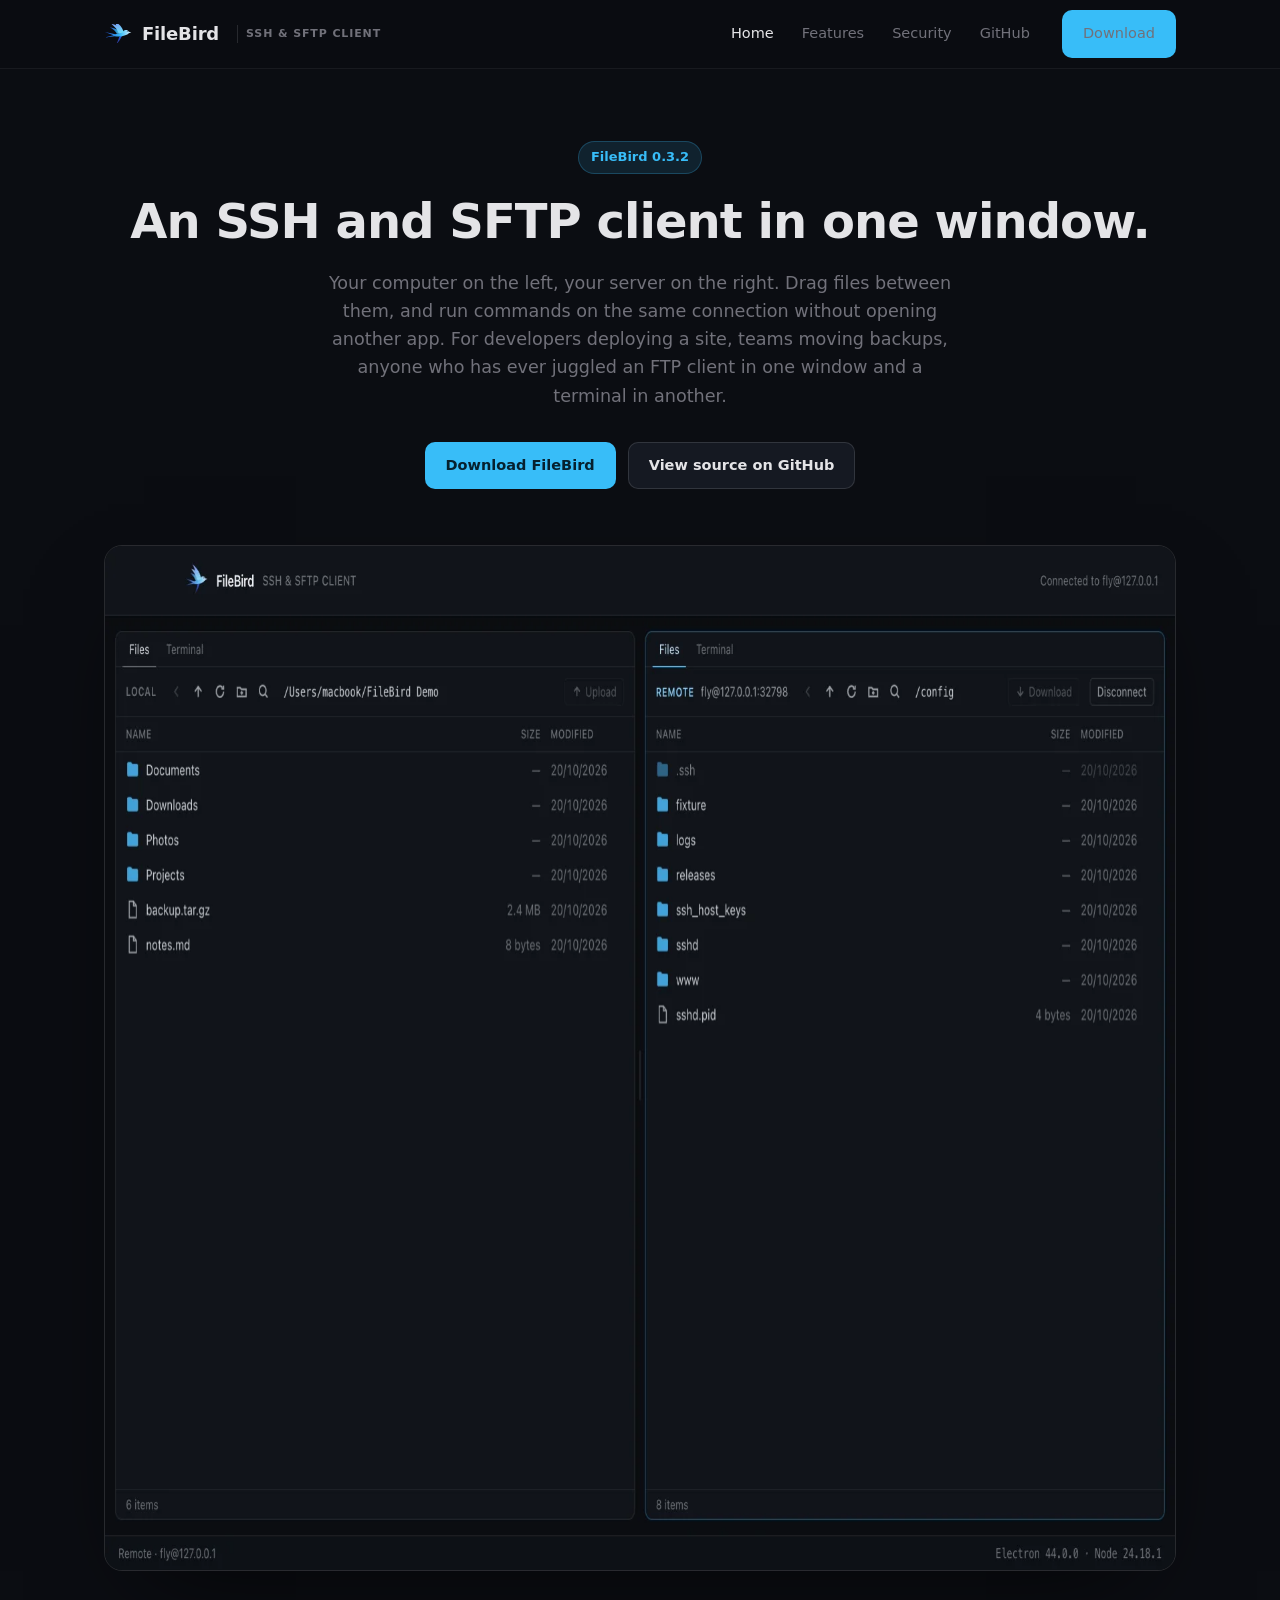
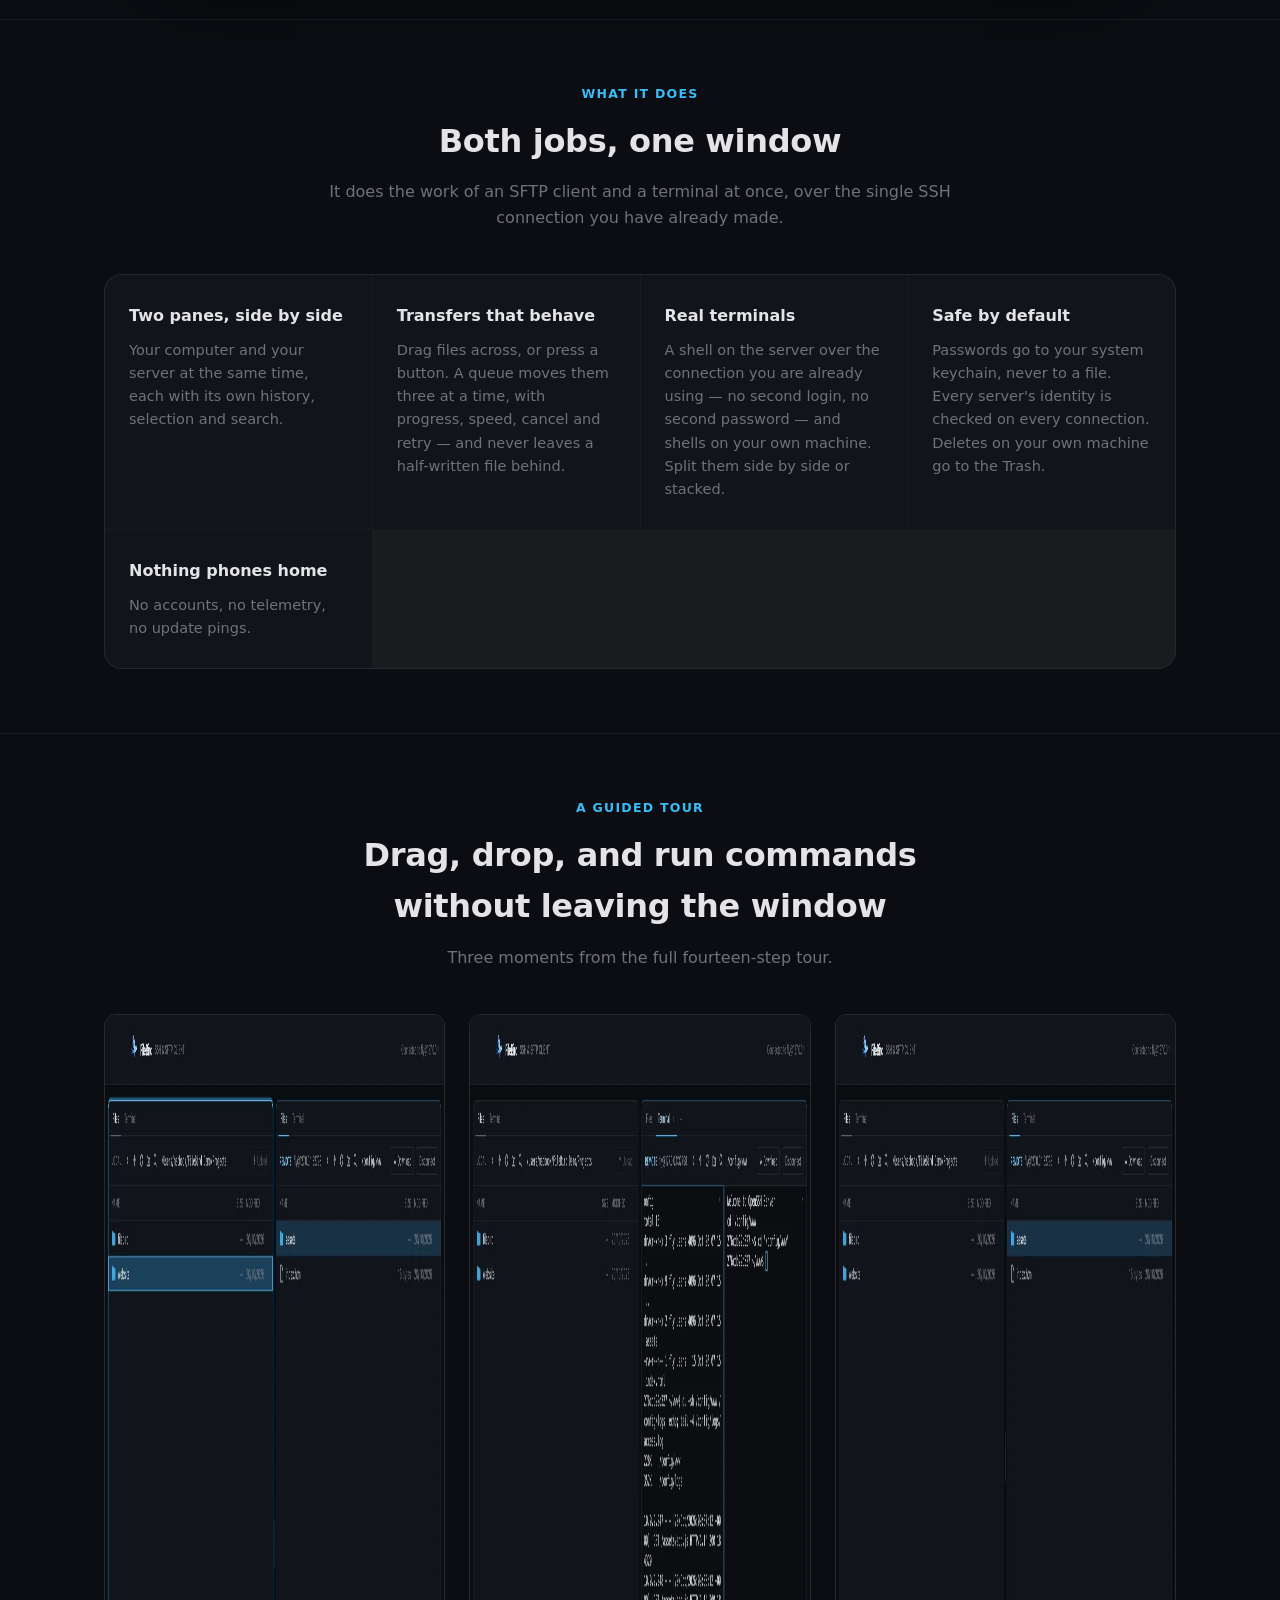
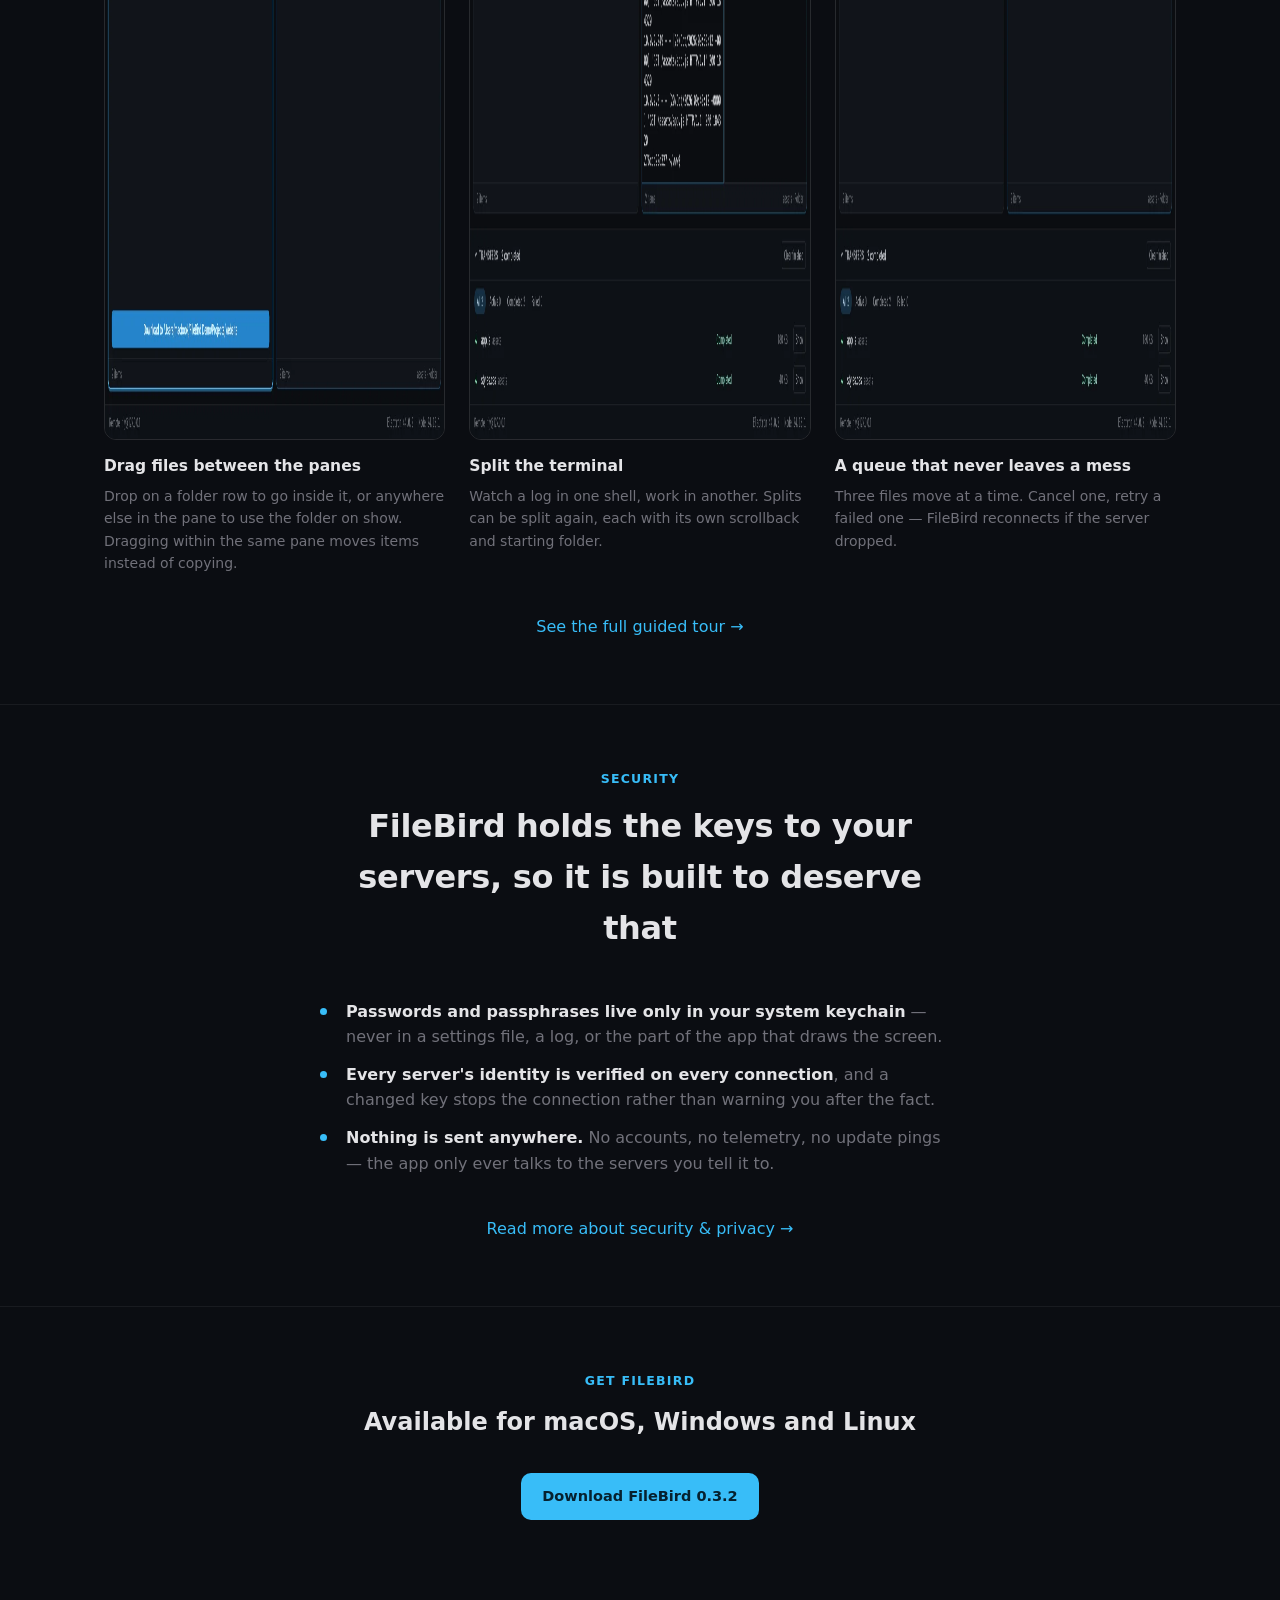
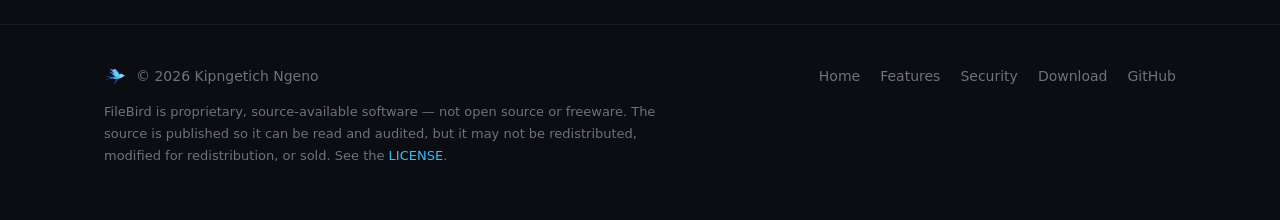
==== index.html @ 55ccb2e8 "Initial FileBird marketing site Plain static HTML/CSS/JS: home, download, features and security page" ====
<!doctype html>
<html lang="en">
<head>
  <meta charset="utf-8" />
  <meta name="viewport" content="width=device-width, initial-scale=1" />
  <title>FileBird — an SSH and SFTP client in one window</title>
  <meta name="description" content="FileBird is a desktop SSH and SFTP client: your computer on the left, your server on the right, with real terminals built in. Drag files between the panes, run commands over the same connection." />
  <meta property="og:type" content="website" />
  <meta property="og:title" content="FileBird — an SSH and SFTP client in one window" />
  <meta property="og:description" content="Your computer on the left, your server on the right. Drag files between them, and run commands on the same connection without opening another app." />
  <meta property="og:image" content="assets/img/brand/og-icon.png" />
  <meta name="twitter:card" content="summary_large_image" />
  <link rel="icon" type="image/svg+xml" href="assets/img/brand/icon.svg" />
  <link rel="icon" type="image/png" sizes="32x32" href="assets/img/brand/favicon-32.png" />
  <link rel="icon" type="image/png" sizes="16x16" href="assets/img/brand/favicon-16.png" />
  <link rel="apple-touch-icon" href="assets/img/brand/apple-touch-icon.png" />
  <link rel="stylesheet" href="assets/css/styles.css" />
</head>
<body>
  <header class="site-header">
    <div class="wrap">
      <a class="brand" href="index.html">
        <svg viewBox="0 0 120 80" width="28" height="19" aria-hidden="true" focusable="false">
          <defs>
            <linearGradient id="bm-body-h" x1="0" y1="0" x2="1" y2="0">
              <stop offset="0" stop-color="#1d4ed8"/>
              <stop offset="0.6" stop-color="#38bdf8"/>
              <stop offset="1" stop-color="#e0f2fe"/>
            </linearGradient>
            <linearGradient id="bm-wing-h" x1="0" y1="0" x2="1" y2="1">
              <stop offset="0" stop-color="#818cf8"/>
              <stop offset="1" stop-color="#67e8f9"/>
            </linearGradient>
            <linearGradient id="bm-farwing-h" x1="1" y1="0" x2="0" y2="1">
              <stop offset="0" stop-color="#2563eb"/>
              <stop offset="1" stop-color="#312e81"/>
            </linearGradient>
          </defs>
          <path d="M78 45 C70 55 57 65 37 74 C49 63 58 55 62 49 Z" fill="url(#bm-farwing-h)" transform="rotate(-23.4 78 45)"/>
          <path d="M117 35 L106 32.5 C104 27 97.5 24.5 91.5 25.5 C86 26.5 82.5 29.5 80.5 33 C72 36 60 39.5 48 43.5 L4 34 L41 47.5 L3 57 L45 51.5 C60 55 78 53.5 91 48 C98 45 103 42 106.5 38.5 Z" fill="url(#bm-body-h)"/>
          <g transform="translate(79 39) rotate(18) scale(1.1) translate(-79 -39)">
            <path d="M77 38 C65 30 51 25 26 25 C40 30 52 37 58 44 Z" fill="url(#bm-body-h)" opacity="0.85" transform="rotate(-7.2 77 38)"/>
            <path d="M83 35 C75 20 59 8 28 2 C37 8 43 13 47 17.5 C40 16.5 33 16.5 27 17.5 C43 24 56 32 64 41.5 Z" fill="url(#bm-wing-h)"/>
          </g>
          <circle cx="99.5" cy="31" r="1.9" fill="#0b1026"/>
        </svg>
        <span class="brand-name">FileBird</span>
        <span class="brand-tag">SSH &amp; SFTP Client</span>
      </a>
      <button class="nav-toggle" aria-label="Toggle menu" aria-expanded="false">
        <svg width="18" height="18" viewBox="0 0 18 18" fill="none" aria-hidden="true"><path d="M2 4.5h14M2 9h14M2 13.5h14" stroke="currentColor" stroke-width="1.4" stroke-linecap="round"/></svg>
      </button>
      <nav class="main-nav">
        <a href="index.html" aria-current="page">Home</a>
        <a href="features.html">Features</a>
        <a href="security.html">Security</a>
        <a href="https://github.com/Kipngetich33/FileBird" target="_blank" rel="noopener">GitHub</a>
        <a class="btn btn-primary" href="download.html">Download</a>
      </nav>
    </div>
  </header>

  <main>
    <section class="hero">
      <div class="wrap">
        <span class="version-pill">FileBird 0.3.2</span>
        <h1>An SSH and SFTP client in one window.</h1>
        <p class="hero-sub">
          Your computer on the left, your server on the right. Drag files between
          them, and run commands on the same connection without opening another
          app. For developers deploying a site, teams moving backups, anyone
          who has ever juggled an FTP client in one window and a terminal in
          another.
        </p>
        <div class="hero-ctas">
          <a class="btn btn-primary" href="download.html">Download FileBird</a>
          <a class="btn btn-secondary" href="https://github.com/Kipngetich33/FileBird" target="_blank" rel="noopener">View source on GitHub</a>
        </div>
        <div class="hero-shot">
          <img src="assets/img/screenshots/06-connected.webp" width="1600" height="1024" alt="FileBird connected to a server, with the local computer on the left and the server's files on the right" loading="eager" />
        </div>
      </div>
    </section>

    <section>
      <div class="wrap">
        <div class="section-head">
          <span class="eyebrow">What it does</span>
          <h2>Both jobs, one window</h2>
          <p>It does the work of an SFTP client and a terminal at once, over the single SSH connection you have already made.</p>
        </div>
        <div class="feature-grid">
          <div class="feature-card">
            <h3>Two panes, side by side</h3>
            <p>Your computer and your server at the same time, each with its own history, selection and search.</p>
          </div>
          <div class="feature-card">
            <h3>Transfers that behave</h3>
            <p>Drag files across, or press a button. A queue moves them three at a time, with progress, speed, cancel and retry — and never leaves a half-written file behind.</p>
          </div>
          <div class="feature-card">
            <h3>Real terminals</h3>
            <p>A shell on the server over the connection you are already using — no second login, no second password — and shells on your own machine. Split them side by side or stacked.</p>
          </div>
          <div class="feature-card">
            <h3>Safe by default</h3>
            <p>Passwords go to your system keychain, never to a file. Every server's identity is checked on every connection. Deletes on your own machine go to the Trash.</p>
          </div>
          <div class="feature-card">
            <h3>Nothing phones home</h3>
            <p>No accounts, no telemetry, no update pings.</p>
          </div>
        </div>
      </div>
    </section>

    <section>
      <div class="wrap">
        <div class="section-head">
          <span class="eyebrow">A guided tour</span>
          <h2>Drag, drop, and run commands without leaving the window</h2>
          <p>Three moments from the full fourteen-step tour.</p>
        </div>
        <div class="tour-grid">
          <div class="tour-card">
            <figure><img src="assets/img/screenshots/08-drag-and-drop.webp" width="1600" height="1024" alt="A folder being dragged from the server pane onto a local folder" loading="lazy" /></figure>
            <h3>Drag files between the panes</h3>
            <p>Drop on a folder row to go inside it, or anywhere else in the pane to use the folder on show. Dragging within the same pane moves items instead of copying.</p>
          </div>
          <div class="tour-card">
            <figure><img src="assets/img/screenshots/11-terminal-split.webp" width="1600" height="1024" alt="One terminal tab divided into two shells, side by side" loading="lazy" /></figure>
            <h3>Split the terminal</h3>
            <p>Watch a log in one shell, work in another. Splits can be split again, each with its own scrollback and starting folder.</p>
          </div>
          <div class="tour-card">
            <figure><img src="assets/img/screenshots/09-transfers.webp" width="1600" height="1024" alt="The transfer queue, with two completed downloads" loading="lazy" /></figure>
            <h3>A queue that never leaves a mess</h3>
            <p>Three files move at a time. Cancel one, retry a failed one — FileBird reconnects if the server dropped.</p>
          </div>
        </div>
        <div class="center-link">
          <a href="features.html">See the full guided tour →</a>
        </div>
      </div>
    </section>

    <section>
      <div class="wrap">
        <div class="section-head">
          <span class="eyebrow">Security</span>
          <h2>FileBird holds the keys to your servers, so it is built to deserve that</h2>
        </div>
        <ul class="check-list" style="max-width: 640px; margin: 0 auto;">
          <li><strong>Passwords and passphrases live only in your system keychain</strong> — never in a settings file, a log, or the part of the app that draws the screen.</li>
          <li><strong>Every server's identity is verified on every connection</strong>, and a changed key stops the connection rather than warning you after the fact.</li>
          <li><strong>Nothing is sent anywhere.</strong> No accounts, no telemetry, no update pings — the app only ever talks to the servers you tell it to.</li>
        </ul>
        <div class="center-link">
          <a href="security.html">Read more about security &amp; privacy →</a>
        </div>
      </div>
    </section>

    <section>
      <div class="wrap text-center">
        <span class="eyebrow">Get FileBird</span>
        <h2 style="margin: 0 0 32px;">Available for macOS, Windows and Linux</h2>
        <a class="btn btn-primary" href="download.html">Download FileBird 0.3.2</a>
      </div>
    </section>
  </main>

  <footer class="site-footer">
    <div class="wrap">
      <div>
        <div class="footer-brand">
          <svg viewBox="0 0 120 80" width="22" height="15" aria-hidden="true" focusable="false">
            <defs>
              <linearGradient id="bm-body-f" x1="0" y1="0" x2="1" y2="0">
                <stop offset="0" stop-color="#1d4ed8"/>
                <stop offset="0.6" stop-color="#38bdf8"/>
                <stop offset="1" stop-color="#e0f2fe"/>
              </linearGradient>
              <linearGradient id="bm-wing-f" x1="0" y1="0" x2="1" y2="1">
                <stop offset="0" stop-color="#818cf8"/>
                <stop offset="1" stop-color="#67e8f9"/>
              </linearGradient>
              <linearGradient id="bm-farwing-f" x1="1" y1="0" x2="0" y2="1">
                <stop offset="0" stop-color="#2563eb"/>
                <stop offset="1" stop-color="#312e81"/>
              </linearGradient>
            </defs>
            <path d="M78 45 C70 55 57 65 37 74 C49 63 58 55 62 49 Z" fill="url(#bm-farwing-f)" transform="rotate(-23.4 78 45)"/>
            <path d="M117 35 L106 32.5 C104 27 97.5 24.5 91.5 25.5 C86 26.5 82.5 29.5 80.5 33 C72 36 60 39.5 48 43.5 L4 34 L41 47.5 L3 57 L45 51.5 C60 55 78 53.5 91 48 C98 45 103 42 106.5 38.5 Z" fill="url(#bm-body-f)"/>
            <g transform="translate(79 39) rotate(18) scale(1.1) translate(-79 -39)">
              <path d="M77 38 C65 30 51 25 26 25 C40 30 52 37 58 44 Z" fill="url(#bm-body-f)" opacity="0.85" transform="rotate(-7.2 77 38)"/>
              <path d="M83 35 C75 20 59 8 28 2 C37 8 43 13 47 17.5 C40 16.5 33 16.5 27 17.5 C43 24 56 32 64 41.5 Z" fill="url(#bm-wing-f)"/>
            </g>
            <circle cx="99.5" cy="31" r="1.9" fill="#0b1026"/>
          </svg>
          <span>© 2026 Kipngetich Ngeno</span>
        </div>
        <p class="footer-note">
          FileBird is proprietary, source-available software — not open source
          or freeware. The source is published so it can be read and audited,
          but it may not be redistributed, modified for redistribution, or
          sold. See the
          <a href="https://github.com/Kipngetich33/FileBird/blob/main/LICENSE" target="_blank" rel="noopener">LICENSE</a>.
        </p>
      </div>
      <nav class="footer-links">
        <a href="index.html">Home</a>
        <a href="features.html">Features</a>
        <a href="security.html">Security</a>
        <a href="download.html">Download</a>
        <a href="https://github.com/Kipngetich33/FileBird" target="_blank" rel="noopener">GitHub</a>
      </nav>
    </div>
  </footer>

  <script src="assets/js/main.js"></script>
</body>
</html>
---- assets/css/styles.css ----
/* FileBird marketing site — brand tokens taken from the app itself. */

:root {
  --bg: #0b0d12;
  --bg-panel: #11141b;
  --bg-panel-raised: #151922;
  --text: #e4e4e7;
  --text-muted: #71717a;
  --border: rgba(255, 255, 255, 0.06);
  --border-strong: rgba(255, 255, 255, 0.12);
  --accent: #38bdf8;
  --accent-strong: #0ea5e9;
  --accent-soft: rgba(56, 189, 248, 0.12);
  --danger: #f87171;
  --ok: #4ade80;
  --font: -apple-system, BlinkMacSystemFont, "Segoe UI", Inter, system-ui, sans-serif;
  --mono: ui-monospace, SFMono-Regular, Menlo, Consolas, monospace;
  --radius: 12px;
  --radius-lg: 18px;
  --max-width: 1120px;
}

* {
  box-sizing: border-box;
}

html {
  color-scheme: dark;
}

body {
  margin: 0;
  background: var(--bg);
  color: var(--text);
  font-family: var(--font);
  font-size: 16px;
  line-height: 1.6;
  -webkit-font-smoothing: antialiased;
}

img {
  max-width: 100%;
  display: block;
}

a {
  color: var(--accent);
  text-decoration: none;
}

a:hover {
  text-decoration: underline;
}

.wrap {
  max-width: var(--max-width);
  margin: 0 auto;
  padding: 0 24px;
}

/* ---------- Header ---------- */

.site-header {
  border-bottom: 1px solid var(--border);
  position: sticky;
  top: 0;
  background: rgba(11, 13, 18, 0.85);
  backdrop-filter: blur(10px);
  z-index: 20;
}

.site-header .wrap {
  display: flex;
  align-items: center;
  justify-content: space-between;
  height: 68px;
}

.brand {
  display: flex;
  align-items: center;
  gap: 10px;
  color: var(--text);
}

.brand:hover {
  text-decoration: none;
}

.brand-name {
  font-weight: 700;
  font-size: 18px;
  letter-spacing: -0.01em;
}

.brand-tag {
  font-size: 11px;
  font-weight: 600;
  letter-spacing: 0.08em;
  color: var(--text-muted);
  text-transform: uppercase;
  margin-left: 8px;
  padding-left: 8px;
  border-left: 1px solid var(--border-strong);
  display: none;
}

@media (min-width: 560px) {
  .brand-tag {
    display: inline;
  }
}

.main-nav {
  display: flex;
  align-items: center;
  gap: 28px;
}

.main-nav a {
  color: var(--text-muted);
  font-size: 14.5px;
  font-weight: 500;
}

.main-nav a:hover,
.main-nav a[aria-current="page"] {
  color: var(--text);
  text-decoration: none;
}

.main-nav .btn {
  margin-left: 4px;
}

.nav-toggle {
  display: none;
  background: none;
  border: 1px solid var(--border-strong);
  border-radius: 8px;
  color: var(--text);
  width: 40px;
  height: 40px;
  align-items: center;
  justify-content: center;
}

@media (max-width: 760px) {
  .nav-toggle {
    display: flex;
  }

  .main-nav {
    position: absolute;
    top: 68px;
    left: 0;
    right: 0;
    background: var(--bg-panel);
    border-bottom: 1px solid var(--border);
    flex-direction: column;
    align-items: stretch;
    gap: 0;
    padding: 8px 0;
    display: none;
  }

  .main-nav.open {
    display: flex;
  }

  .main-nav a {
    padding: 12px 24px;
  }

  .main-nav a.btn {
    margin: 8px 24px 4px;
  }
}

/* ---------- Buttons ---------- */

.btn {
  display: inline-flex;
  align-items: center;
  justify-content: center;
  gap: 8px;
  padding: 11px 20px;
  border-radius: 10px;
  font-size: 14.5px;
  font-weight: 600;
  border: 1px solid transparent;
  cursor: pointer;
  white-space: nowrap;
}

.btn:hover {
  text-decoration: none;
}

.btn-primary {
  background: var(--accent);
  color: #06212f;
}

.btn-primary:hover {
  background: var(--accent-strong);
}

.btn-secondary {
  background: var(--bg-panel-raised);
  color: var(--text);
  border-color: var(--border-strong);
}

.btn-secondary:hover {
  border-color: var(--accent);
  color: var(--accent);
}

.btn-block {
  display: flex;
  width: 100%;
}

.btn[disabled],
.btn.is-disabled {
  opacity: 0.45;
  cursor: not-allowed;
  pointer-events: none;
}

/* ---------- Hero ---------- */

.hero {
  padding: 72px 0 48px;
  text-align: center;
}

.version-pill {
  display: inline-flex;
  align-items: center;
  gap: 6px;
  font-size: 13px;
  font-weight: 600;
  color: var(--accent);
  background: var(--accent-soft);
  border: 1px solid rgba(56, 189, 248, 0.25);
  padding: 5px 12px;
  border-radius: 999px;
  margin-bottom: 20px;
}

.hero h1 {
  font-size: clamp(2rem, 5vw, 3rem);
  line-height: 1.15;
  letter-spacing: -0.02em;
  margin: 0 0 20px;
}

.hero-sub {
  max-width: 640px;
  margin: 0 auto 32px;
  color: var(--text-muted);
  font-size: 1.1rem;
}

.hero-ctas {
  display: flex;
  gap: 12px;
  justify-content: center;
  flex-wrap: wrap;
  margin-bottom: 56px;
}

.hero-shot {
  border-radius: var(--radius-lg);
  border: 1px solid var(--border-strong);
  box-shadow: 0 40px 100px -40px rgba(0, 0, 0, 0.7);
  overflow: hidden;
}

.hero-shot img {
  width: 100%;
}

/* ---------- Page header (non-home pages) ---------- */

.page-header {
  padding: 56px 0 8px;
  text-align: center;
}

.page-header h1 {
  font-size: clamp(1.9rem, 4vw, 2.5rem);
  letter-spacing: -0.02em;
  margin: 0 0 14px;
}

.page-header p {
  max-width: 620px;
  margin: 0 auto;
  color: var(--text-muted);
  font-size: 1.05rem;
}

/* ---------- Sections ---------- */

section {
  padding: 64px 0;
}

section + section {
  border-top: 1px solid var(--border);
}

.section-head {
  text-align: center;
  max-width: 640px;
  margin: 0 auto 44px;
}

.section-head h2 {
  font-size: clamp(1.5rem, 3vw, 2rem);
  letter-spacing: -0.01em;
  margin: 0 0 12px;
}

.section-head p {
  color: var(--text-muted);
  margin: 0;
}

.eyebrow {
  display: block;
  font-size: 12.5px;
  font-weight: 700;
  letter-spacing: 0.1em;
  text-transform: uppercase;
  color: var(--accent);
  margin-bottom: 12px;
}

/* ---------- Feature grid ---------- */

.feature-grid {
  display: grid;
  grid-template-columns: repeat(auto-fit, minmax(220px, 1fr));
  gap: 1px;
  background: var(--border);
  border: 1px solid var(--border);
  border-radius: var(--radius-lg);
  overflow: hidden;
}

.feature-card {
  background: var(--bg-panel);
  padding: 28px 24px;
}

.feature-card h3 {
  font-size: 16px;
  margin: 0 0 10px;
}

.feature-card p {
  margin: 0;
  color: var(--text-muted);
  font-size: 14.5px;
}

/* ---------- Tour / mini-tour ---------- */

.tour-grid {
  display: grid;
  grid-template-columns: repeat(auto-fit, minmax(260px, 1fr));
  gap: 24px;
}

.tour-card figure {
  margin: 0 0 14px;
  border-radius: var(--radius);
  overflow: hidden;
  border: 1px solid var(--border-strong);
}

.tour-card h3 {
  font-size: 15.5px;
  margin: 0 0 6px;
}

.tour-card p {
  margin: 0;
  color: var(--text-muted);
  font-size: 14px;
}

.center-link {
  text-align: center;
  margin-top: 40px;
}

/* ---------- Guided tour (features page) ---------- */

.tour-step {
  display: grid;
  grid-template-columns: minmax(0, 1fr) minmax(0, 1fr);
  gap: 40px;
  align-items: center;
  padding: 48px 0;
}

.tour-step:not(:last-child) {
  border-bottom: 1px solid var(--border);
}

.tour-step.reverse .tour-step-media {
  order: 2;
}

.tour-step-num {
  font-size: 13px;
  font-weight: 700;
  color: var(--accent);
  letter-spacing: 0.05em;
  margin-bottom: 10px;
}

.tour-step h3 {
  font-size: 1.25rem;
  margin: 0 0 12px;
}

.tour-step p {
  color: var(--text-muted);
  margin: 0 0 10px;
}

.tour-step-media {
  border-radius: var(--radius);
  overflow: hidden;
  border: 1px solid var(--border-strong);
}

@media (max-width: 760px) {
  .tour-step,
  .tour-step.reverse {
    grid-template-columns: 1fr;
  }

  .tour-step.reverse .tour-step-media {
    order: 0;
  }
}

/* ---------- Lists ---------- */

.check-list {
  list-style: none;
  margin: 0;
  padding: 0;
}

.check-list li {
  padding-left: 26px;
  position: relative;
  margin-bottom: 12px;
  color: var(--text-muted);
}

.check-list li::before {
  content: "";
  position: absolute;
  left: 0;
  top: 9px;
  width: 7px;
  height: 7px;
  border-radius: 50%;
  background: var(--accent);
}

.check-list strong {
  color: var(--text);
}

.list-columns {
  display: grid;
  grid-template-columns: repeat(auto-fit, minmax(240px, 1fr));
  gap: 36px;
}

.list-columns h3 {
  font-size: 15px;
  text-transform: uppercase;
  letter-spacing: 0.06em;
  color: var(--text-muted);
  margin: 0 0 16px;
}

/* ---------- Tables ---------- */

table {
  width: 100%;
  border-collapse: collapse;
  font-size: 14.5px;
}

th,
td {
  text-align: left;
  padding: 12px 14px;
  border-bottom: 1px solid var(--border);
}

th {
  color: var(--text-muted);
  font-weight: 600;
  font-size: 12.5px;
  text-transform: uppercase;
  letter-spacing: 0.04em;
}

td kbd {
  font-family: var(--mono);
  background: var(--bg-panel-raised);
  border: 1px solid var(--border-strong);
  border-radius: 5px;
  padding: 2px 7px;
  font-size: 13px;
}

.table-wrap {
  background: var(--bg-panel);
  border: 1px solid var(--border);
  border-radius: var(--radius);
  overflow: hidden;
}

.table-wrap table {
  margin: 0;
}

/* ---------- Security page ---------- */

.security-grid {
  display: grid;
  gap: 20px;
}

.security-item {
  background: var(--bg-panel);
  border: 1px solid var(--border);
  border-radius: var(--radius);
  padding: 24px 26px;
}

.security-item h3 {
  margin: 0 0 8px;
  font-size: 16px;
}

.security-item p {
  margin: 0;
  color: var(--text-muted);
}

/* ---------- Download page ---------- */

.release-banner {
  display: none;
  gap: 14px;
  align-items: flex-start;
  background: rgba(248, 113, 113, 0.08);
  border: 1px solid rgba(248, 113, 113, 0.3);
  border-radius: var(--radius);
  padding: 18px 20px;
  margin-bottom: 40px;
}

.release-banner.visible {
  display: flex;
}

.release-banner .dot {
  flex-shrink: 0;
  width: 9px;
  height: 9px;
  border-radius: 50%;
  background: var(--danger);
  margin-top: 7px;
}

.release-banner strong {
  color: var(--text);
}

.release-banner p {
  margin: 4px 0 0;
  color: var(--text-muted);
  font-size: 14.5px;
}

.platform-grid {
  display: grid;
  grid-template-columns: repeat(auto-fit, minmax(240px, 1fr));
  gap: 20px;
  margin-bottom: 56px;
}

.platform-card {
  background: var(--bg-panel);
  border: 1px solid var(--border);
  border-radius: var(--radius-lg);
  padding: 26px;
  display: flex;
  flex-direction: column;
}

.platform-card h3 {
  margin: 0 0 4px;
  font-size: 17px;
}

.platform-card .platform-req {
  color: var(--text-muted);
  font-size: 13px;
  margin-bottom: 18px;
}

.platform-card .platform-file {
  font-family: var(--mono);
  font-size: 12.5px;
  color: var(--text-muted);
  background: var(--bg-panel-raised);
  border: 1px solid var(--border);
  border-radius: 7px;
  padding: 8px 10px;
  margin-bottom: 16px;
  word-break: break-all;
}

.platform-card .platform-size {
  color: var(--text-muted);
}

.platform-card .btn {
  margin-top: auto;
}

.install-steps h3 {
  font-size: 16px;
  margin: 28px 0 10px;
}

.install-steps h3:first-child {
  margin-top: 0;
}

.install-steps ol,
.install-steps ul {
  color: var(--text-muted);
  padding-left: 20px;
  margin: 0 0 8px;
}

.install-steps li {
  margin-bottom: 8px;
}

.install-steps code,
p code {
  font-family: var(--mono);
  background: var(--bg-panel-raised);
  border: 1px solid var(--border);
  border-radius: 5px;
  padding: 1px 6px;
  font-size: 0.92em;
}

.checksum-row {
  display: flex;
  align-items: center;
  justify-content: space-between;
  gap: 16px;
}

.checksum-hash {
  font-family: var(--mono);
  font-size: 13px;
  color: var(--text-muted);
  overflow-wrap: anywhere;
}

.copy-btn {
  flex-shrink: 0;
  background: var(--bg-panel-raised);
  border: 1px solid var(--border-strong);
  color: var(--text-muted);
  border-radius: 7px;
  padding: 6px 12px;
  font-size: 12.5px;
  cursor: pointer;
}

.copy-btn:hover {
  color: var(--text);
  border-color: var(--accent);
}

.copy-btn.copied {
  color: var(--ok);
  border-color: var(--ok);
}

/* ---------- Footer ---------- */

.site-footer {
  border-top: 1px solid var(--border);
  padding: 40px 0;
  margin-top: 40px;
}

.site-footer .wrap {
  display: flex;
  flex-wrap: wrap;
  gap: 20px;
  align-items: flex-start;
  justify-content: space-between;
}

.footer-brand {
  display: flex;
  align-items: center;
  gap: 10px;
  color: var(--text-muted);
  font-size: 14px;
}

.footer-note {
  max-width: 560px;
  color: var(--text-muted);
  font-size: 13px;
  line-height: 1.7;
}

.footer-links {
  display: flex;
  gap: 20px;
  font-size: 14px;
}

.footer-links a {
  color: var(--text-muted);
}

.footer-links a:hover {
  color: var(--text);
}

/* ---------- Utility ---------- */

.text-center {
  text-align: center;
}

.mt-0 {
  margin-top: 0;
}
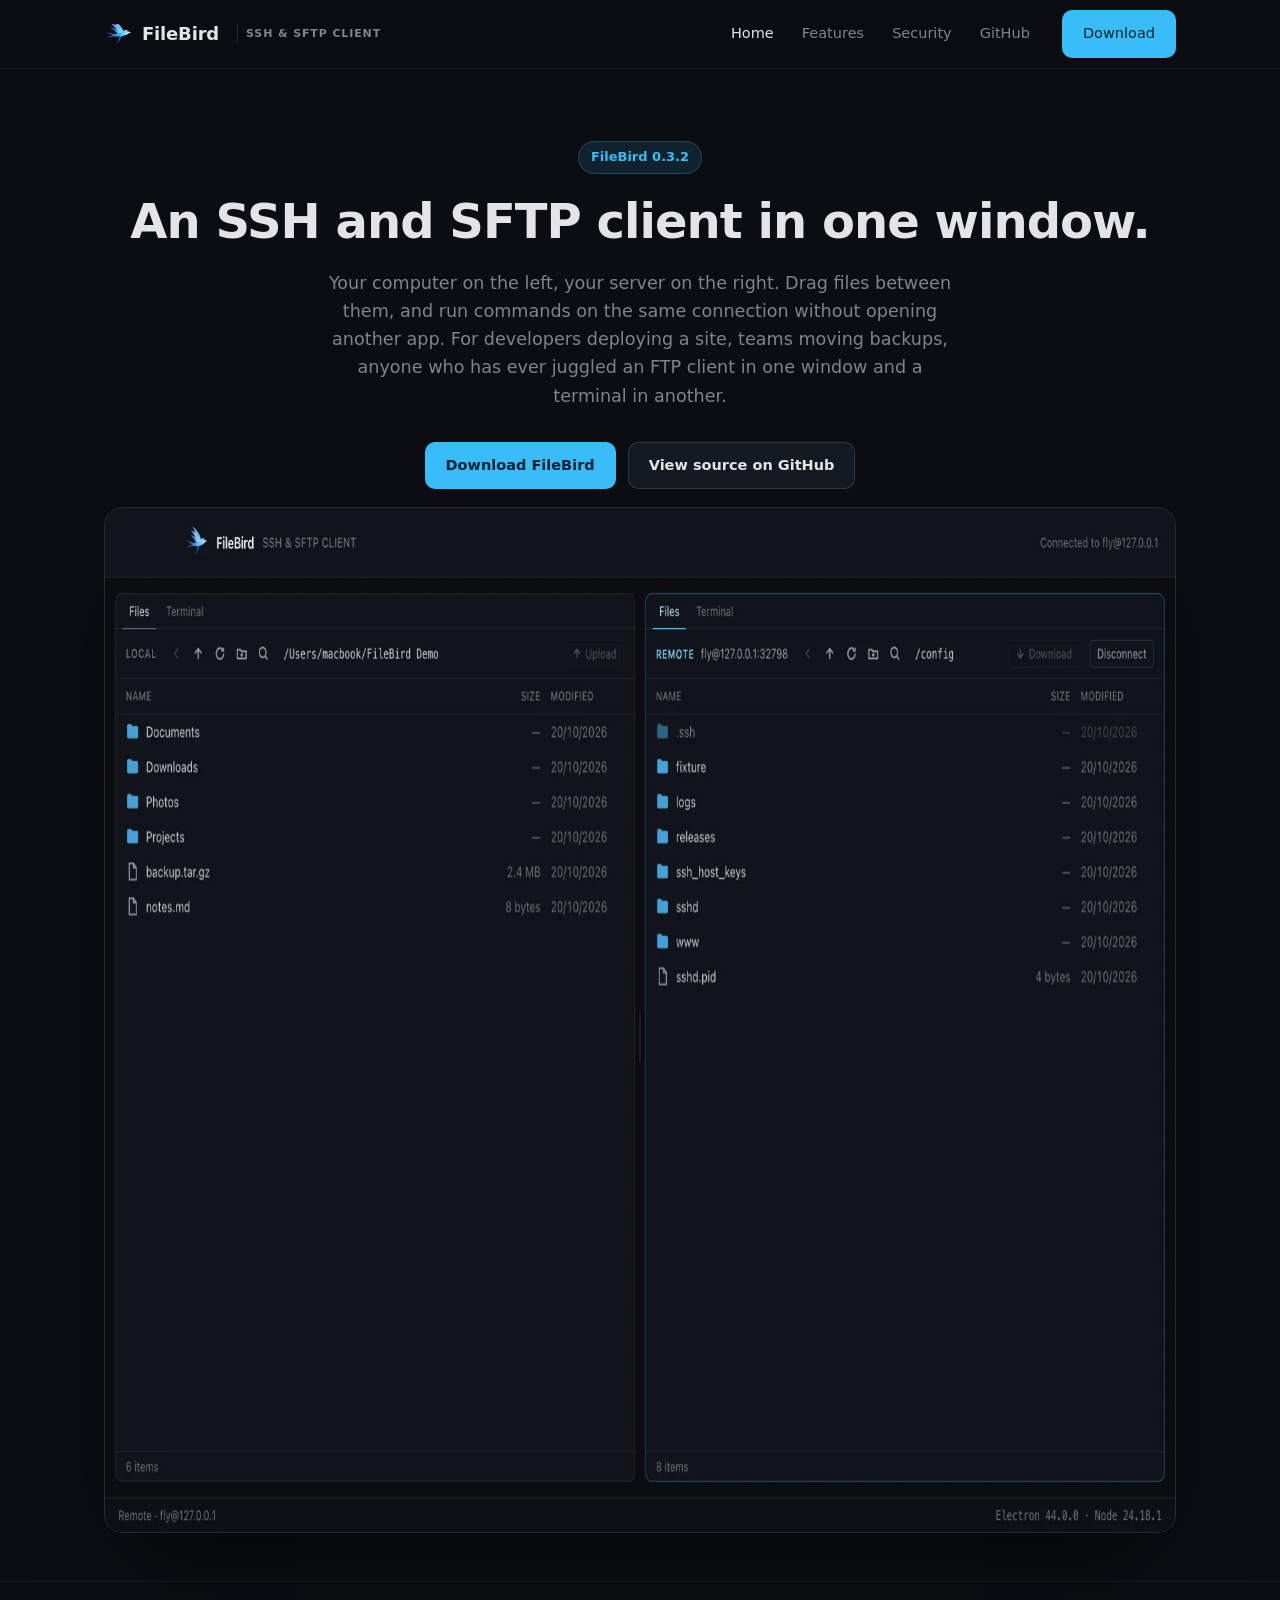
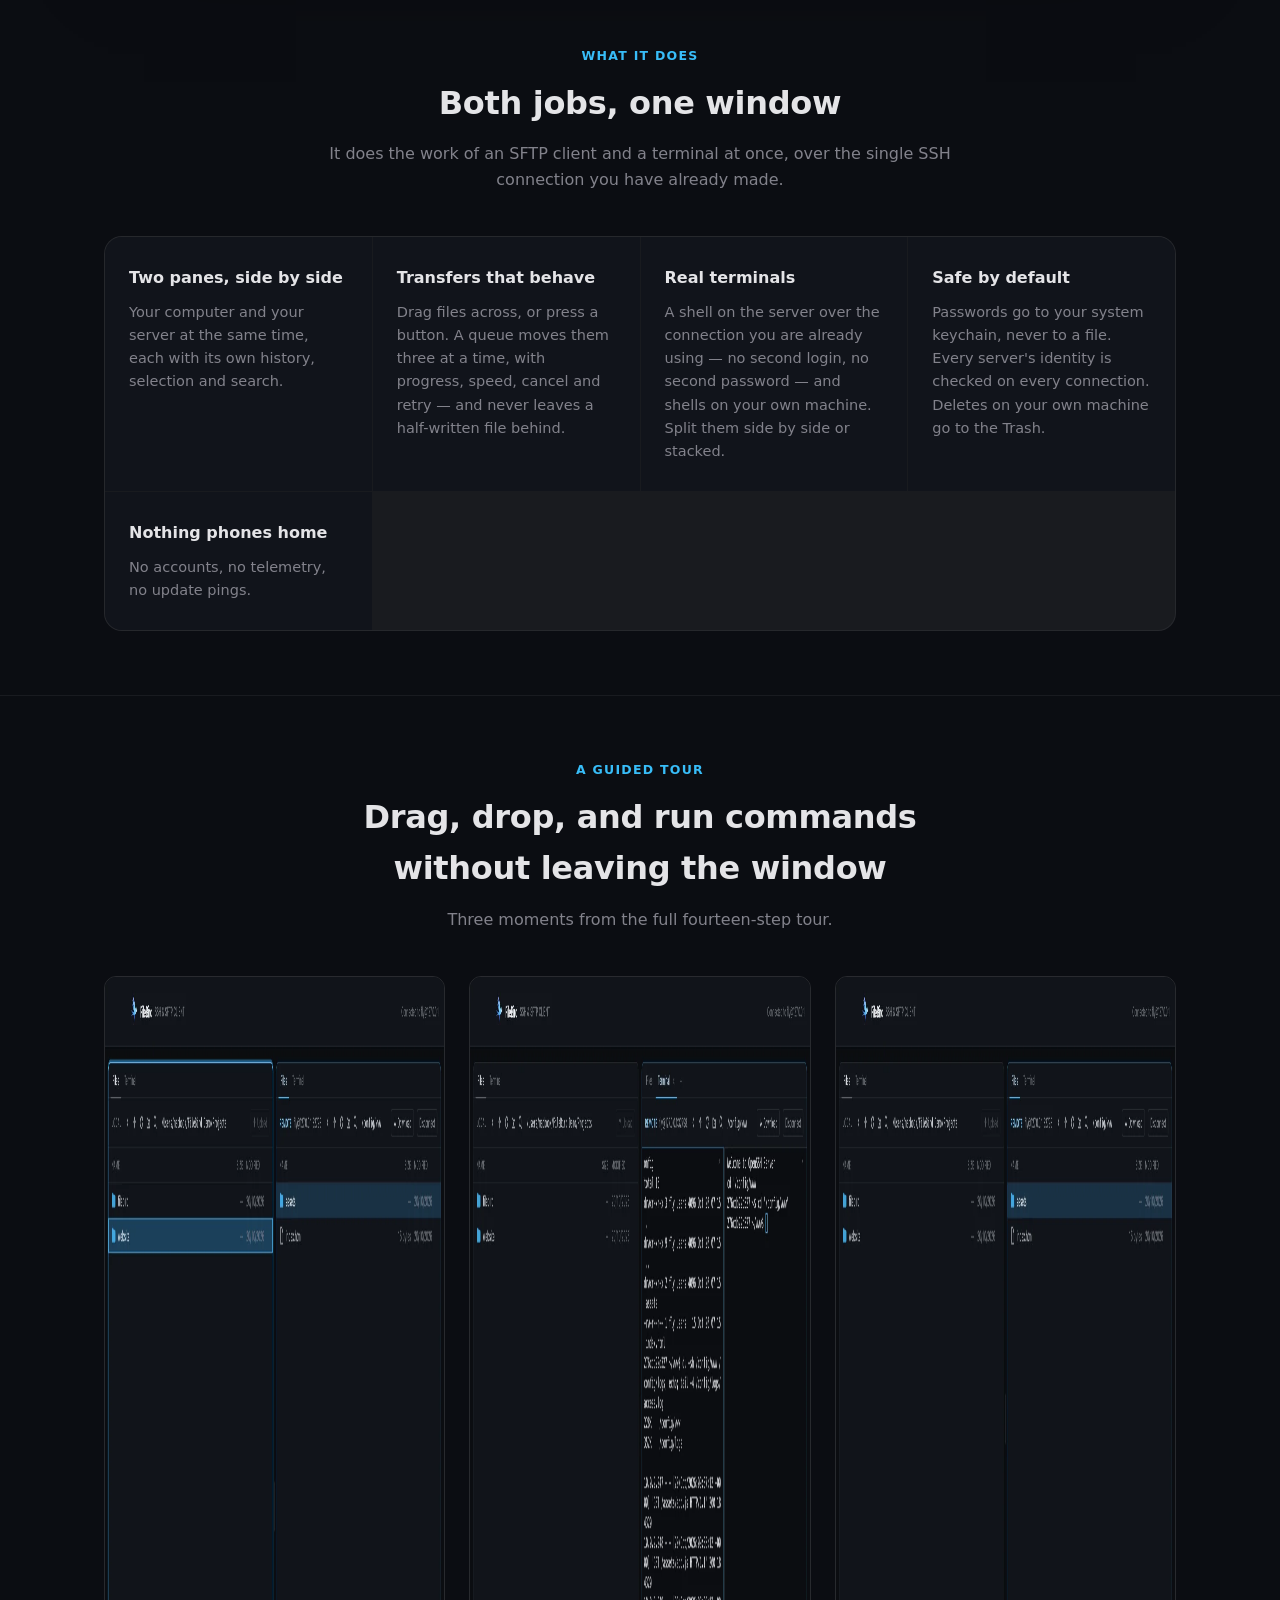
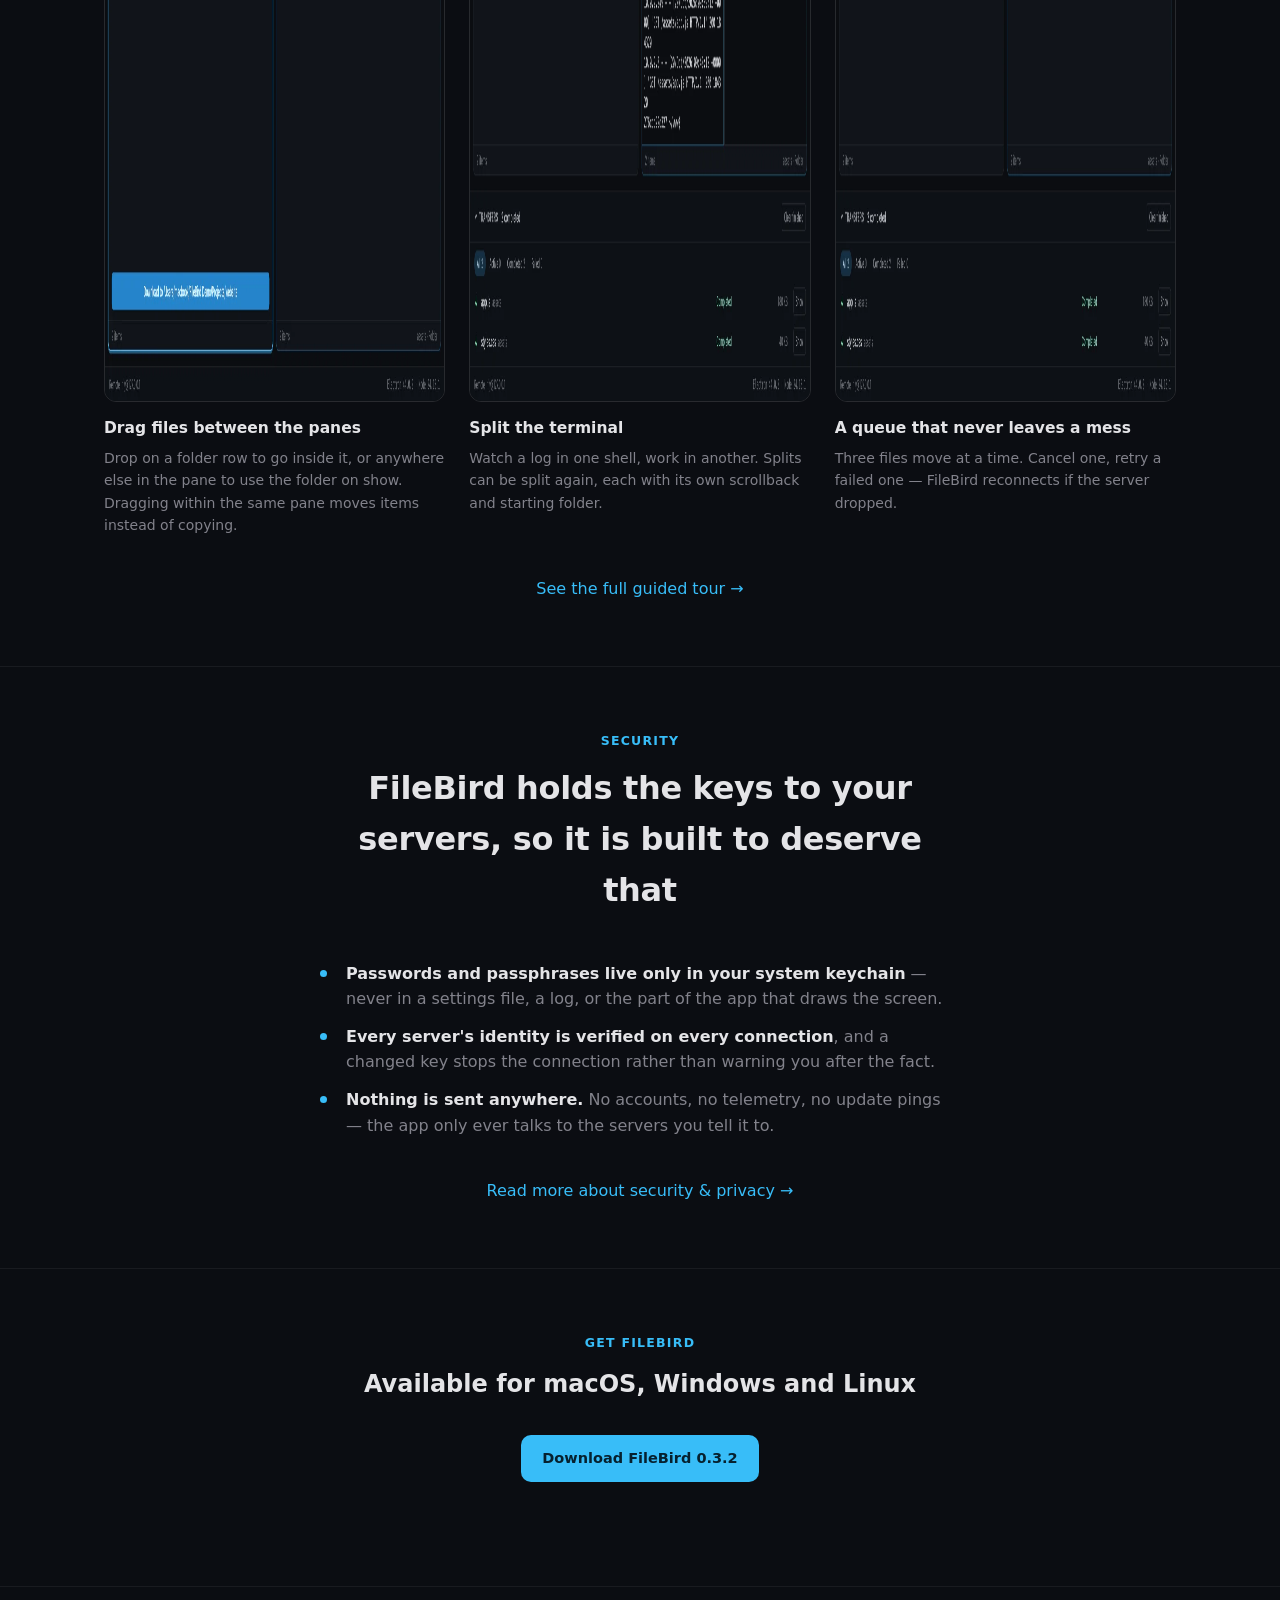
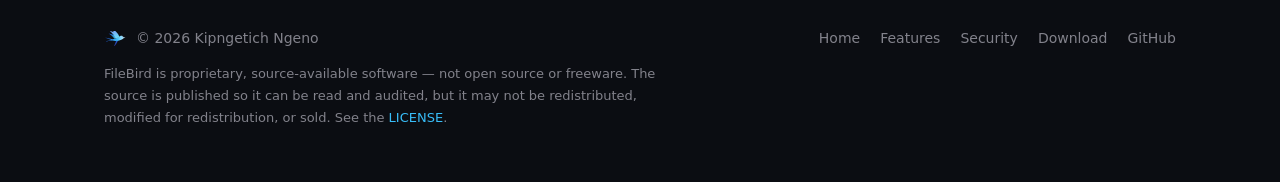
==== commit 12f3d973: "Show live download counts from GitHub's own per-asset counter Fetches assets[].download_count from t" ====
--- a/index.html
+++ b/index.html
@@ -76,6 +76,7 @@
           <a class="btn btn-primary" href="download.html">Download FileBird</a>
           <a class="btn btn-secondary" href="https://github.com/Kipngetich33/FileBird" target="_blank" rel="noopener">View source on GitHub</a>
         </div>
+        <p class="hero-download-count" data-download-count="total" hidden>⬇ — downloads so far</p>
         <div class="hero-shot">
           <img src="assets/img/screenshots/06-connected.webp" width="1600" height="1024" alt="FileBird connected to a server, with the local computer on the left and the server's files on the right" loading="eager" />
         </div>
@@ -218,6 +219,7 @@
     </div>
   </footer>
 
+  <script src="assets/js/download-config.js"></script>
   <script src="assets/js/main.js"></script>
 </body>
 </html>
--- a/assets/css/styles.css
+++ b/assets/css/styles.css
@@ -5,7 +5,7 @@
   --bg-panel: #11141b;
   --bg-panel-raised: #151922;
   --text: #e4e4e7;
-  --text-muted: #71717a;
+  --text-muted: #82828b;
   --border: rgba(255, 255, 255, 0.06);
   --border-strong: rgba(255, 255, 255, 0.12);
   --accent: #38bdf8;
@@ -118,13 +118,16 @@
 }
 
 .main-nav a {
-  color: var(--text-muted);
   font-size: 14.5px;
   font-weight: 500;
 }
 
-.main-nav a:hover,
-.main-nav a[aria-current="page"] {
+.main-nav a:not(.btn) {
+  color: var(--text-muted);
+}
+
+.main-nav a:not(.btn):hover,
+.main-nav a:not(.btn)[aria-current="page"] {
   color: var(--text);
   text-decoration: none;
 }
@@ -269,7 +272,14 @@
   gap: 12px;
   justify-content: center;
   flex-wrap: wrap;
-  margin-bottom: 56px;
+  margin-bottom: 18px;
+}
+
+.hero-download-count {
+  font-size: 13.5px;
+  font-weight: 600;
+  color: var(--text-muted);
+  margin: 0 0 40px;
 }
 
 .hero-shot {
@@ -301,6 +311,13 @@
   margin: 0 auto;
   color: var(--text-muted);
   font-size: 1.05rem;
+}
+
+.page-header .download-total {
+  margin: 18px auto 0;
+  font-size: 13.5px;
+  font-weight: 600;
+  color: var(--accent);
 }
 
 /* ---------- Sections ---------- */
@@ -642,6 +659,10 @@
   color: var(--text-muted);
 }
 
+.platform-downloads {
+  font-size: 13px;
+}
+
 .platform-card .btn {
   margin-top: auto;
 }
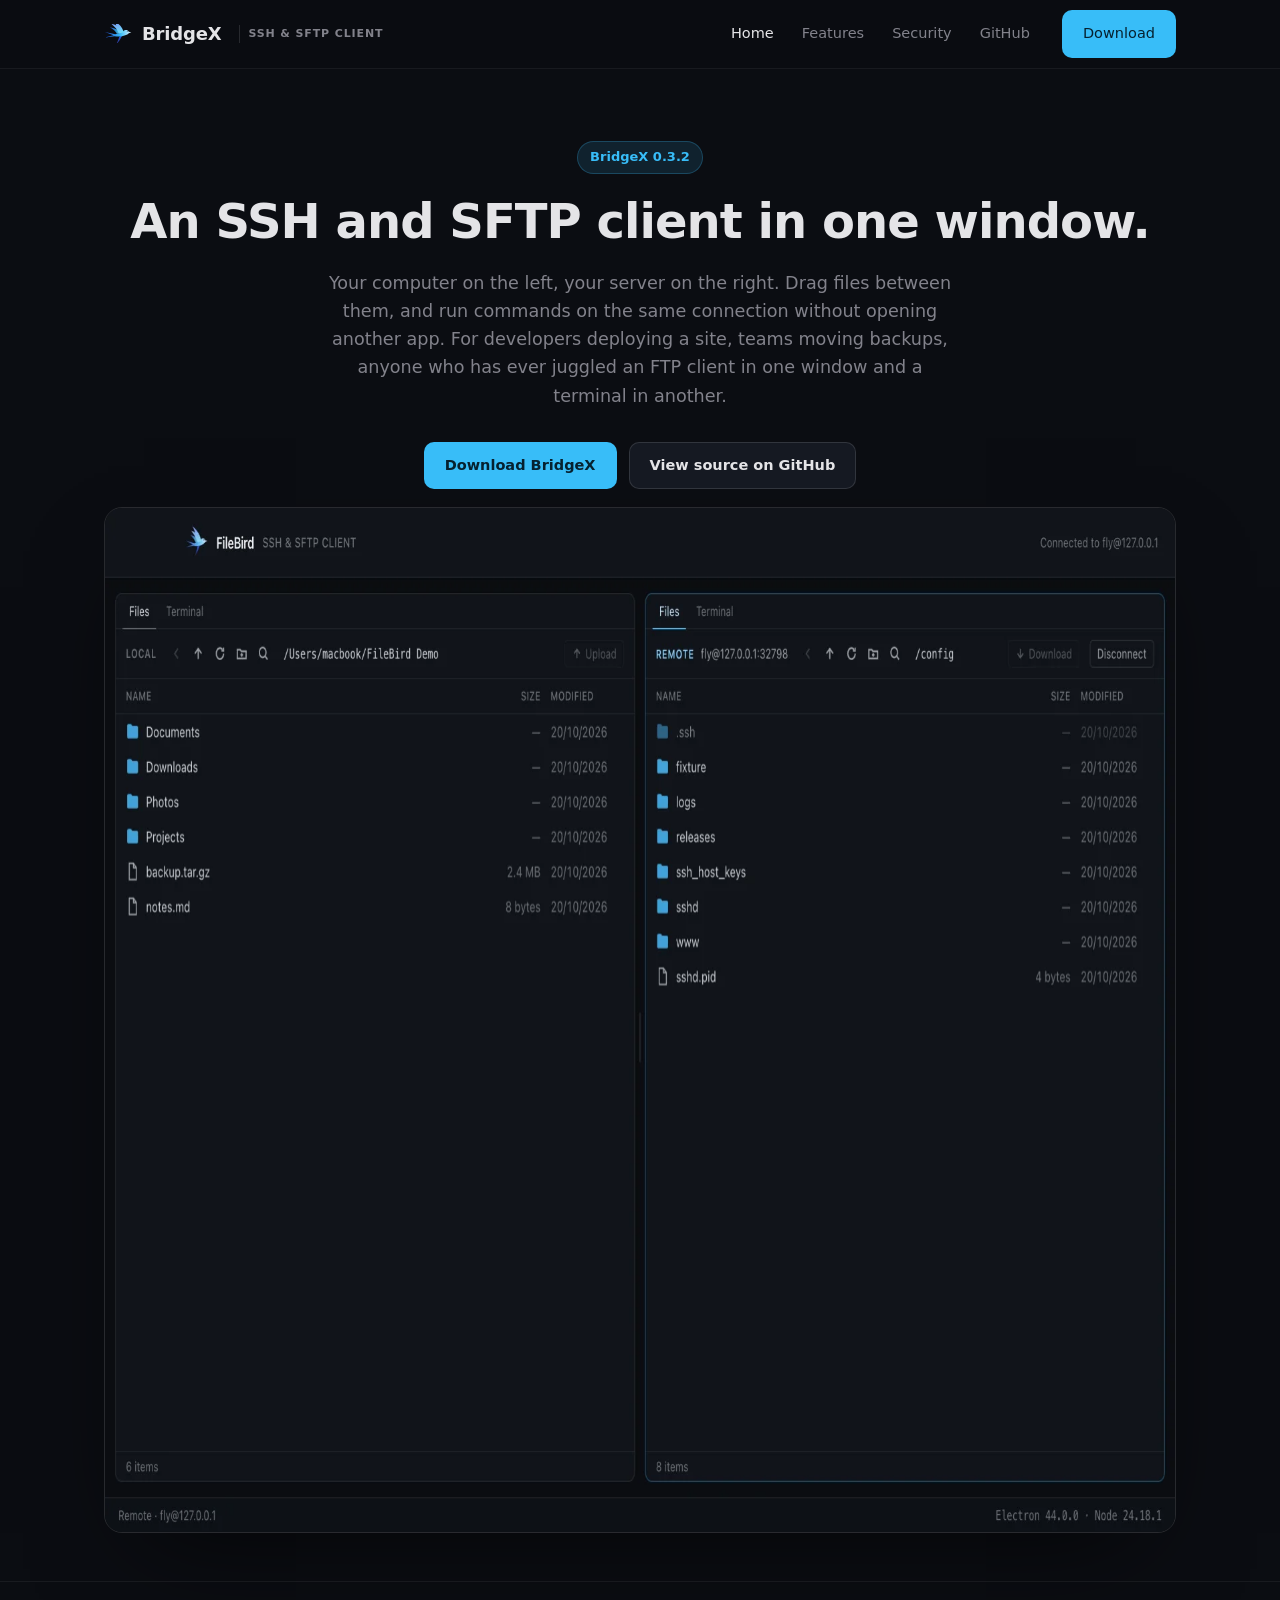
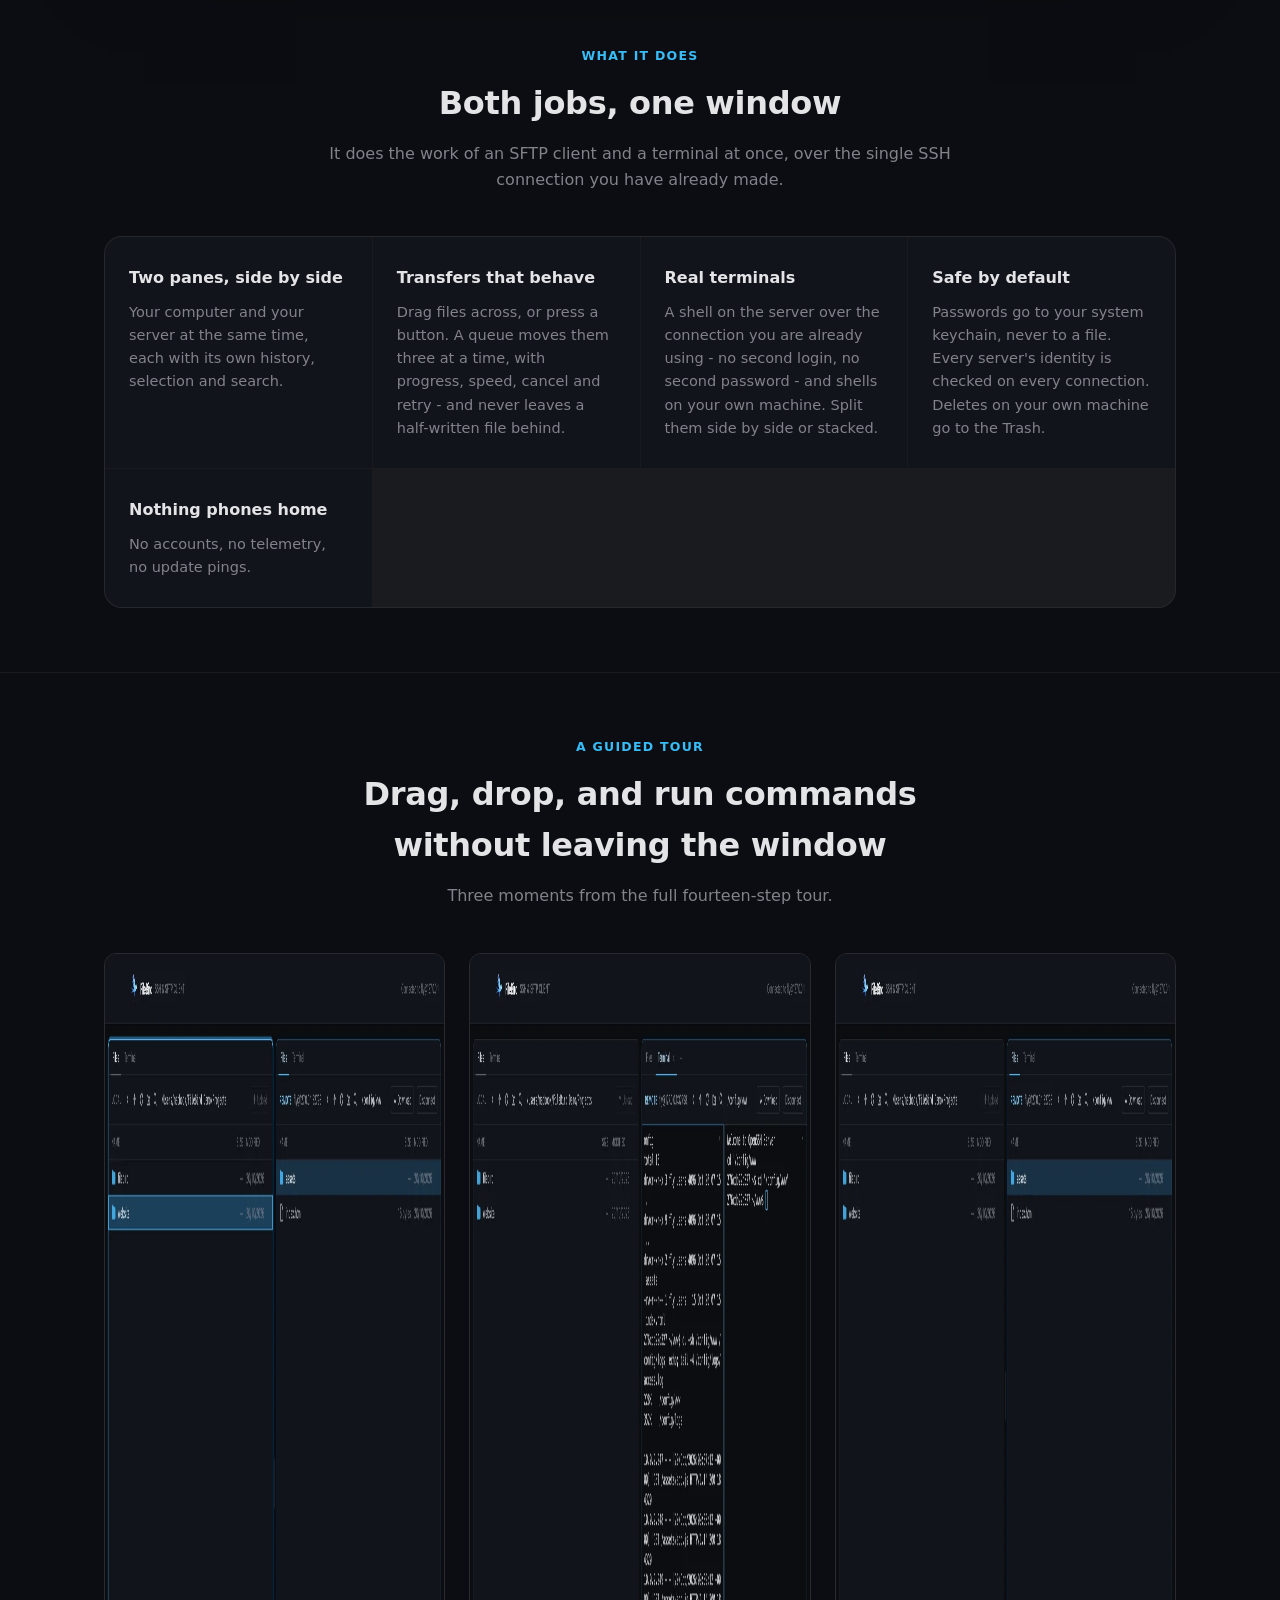
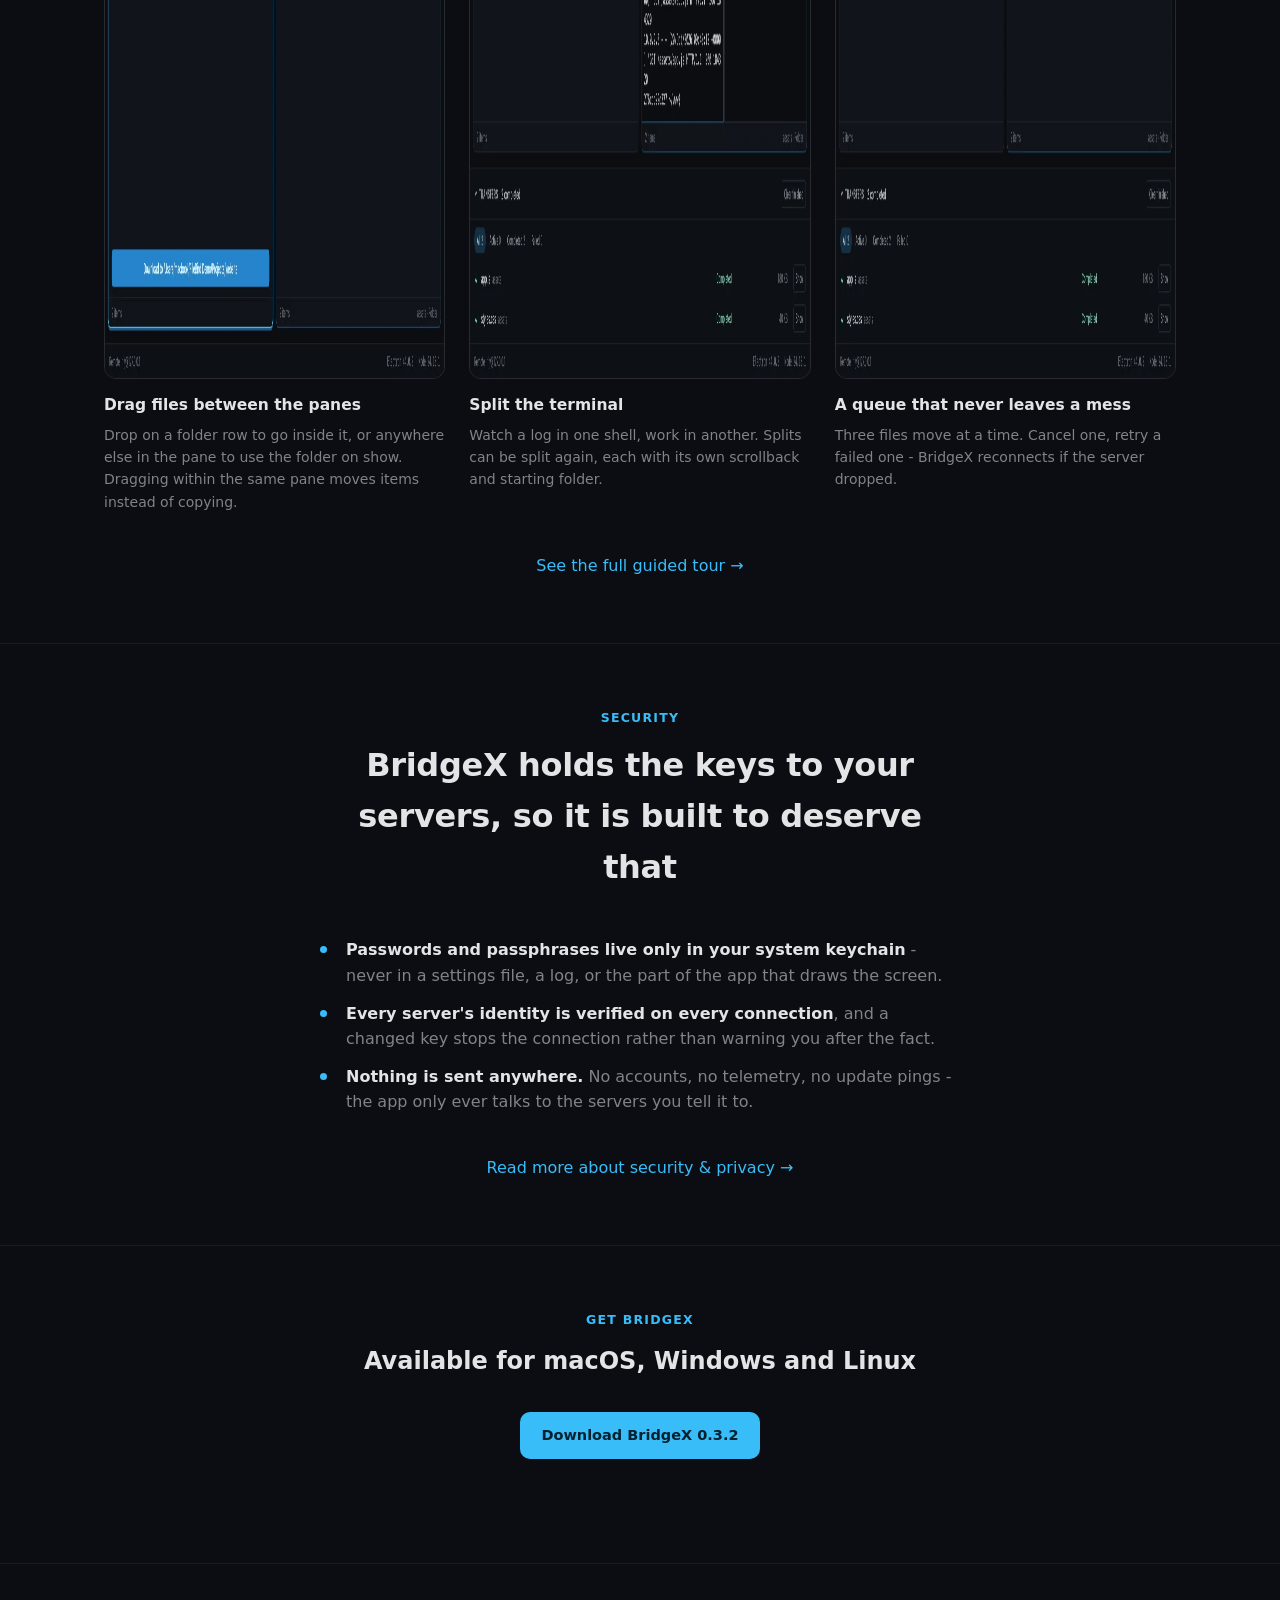
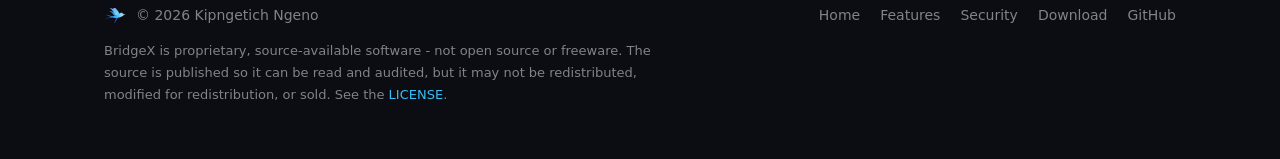
==== commit 0e820c7d: "Rebrand product name from FileBird to BridgeX; replace em-dashes with hyphens Renamed the product th" ====
--- a/index.html
+++ b/index.html
@@ -3,10 +3,10 @@
 <head>
   <meta charset="utf-8" />
   <meta name="viewport" content="width=device-width, initial-scale=1" />
-  <title>FileBird — an SSH and SFTP client in one window</title>
-  <meta name="description" content="FileBird is a desktop SSH and SFTP client: your computer on the left, your server on the right, with real terminals built in. Drag files between the panes, run commands over the same connection." />
+  <title>BridgeX - an SSH and SFTP client in one window</title>
+  <meta name="description" content="BridgeX is a desktop SSH and SFTP client: your computer on the left, your server on the right, with real terminals built in. Drag files between the panes, run commands over the same connection." />
   <meta property="og:type" content="website" />
-  <meta property="og:title" content="FileBird — an SSH and SFTP client in one window" />
+  <meta property="og:title" content="BridgeX - an SSH and SFTP client in one window" />
   <meta property="og:description" content="Your computer on the left, your server on the right. Drag files between them, and run commands on the same connection without opening another app." />
   <meta property="og:image" content="assets/img/brand/og-icon.png" />
   <meta name="twitter:card" content="summary_large_image" />
@@ -44,7 +44,7 @@
           </g>
           <circle cx="99.5" cy="31" r="1.9" fill="#0b1026"/>
         </svg>
-        <span class="brand-name">FileBird</span>
+        <span class="brand-name">BridgeX</span>
         <span class="brand-tag">SSH &amp; SFTP Client</span>
       </a>
       <button class="nav-toggle" aria-label="Toggle menu" aria-expanded="false">
@@ -63,7 +63,7 @@
   <main>
     <section class="hero">
       <div class="wrap">
-        <span class="version-pill">FileBird 0.3.2</span>
+        <span class="version-pill">BridgeX 0.3.2</span>
         <h1>An SSH and SFTP client in one window.</h1>
         <p class="hero-sub">
           Your computer on the left, your server on the right. Drag files between
@@ -73,12 +73,12 @@
           another.
         </p>
         <div class="hero-ctas">
-          <a class="btn btn-primary" href="download.html">Download FileBird</a>
+          <a class="btn btn-primary" href="download.html">Download BridgeX</a>
           <a class="btn btn-secondary" href="https://github.com/Kipngetich33/FileBird" target="_blank" rel="noopener">View source on GitHub</a>
         </div>
-        <p class="hero-download-count" data-download-count="total" hidden>⬇ — downloads so far</p>
+        <p class="hero-download-count" data-download-count="total" hidden>⬇ - downloads so far</p>
         <div class="hero-shot">
-          <img src="assets/img/screenshots/06-connected.webp" width="1600" height="1024" alt="FileBird connected to a server, with the local computer on the left and the server's files on the right" loading="eager" />
+          <img src="assets/img/screenshots/06-connected.webp" width="1600" height="1024" alt="BridgeX connected to a server, with the local computer on the left and the server's files on the right" loading="eager" />
         </div>
       </div>
     </section>
@@ -97,11 +97,11 @@
           </div>
           <div class="feature-card">
             <h3>Transfers that behave</h3>
-            <p>Drag files across, or press a button. A queue moves them three at a time, with progress, speed, cancel and retry — and never leaves a half-written file behind.</p>
+            <p>Drag files across, or press a button. A queue moves them three at a time, with progress, speed, cancel and retry - and never leaves a half-written file behind.</p>
           </div>
           <div class="feature-card">
             <h3>Real terminals</h3>
-            <p>A shell on the server over the connection you are already using — no second login, no second password — and shells on your own machine. Split them side by side or stacked.</p>
+            <p>A shell on the server over the connection you are already using - no second login, no second password - and shells on your own machine. Split them side by side or stacked.</p>
           </div>
           <div class="feature-card">
             <h3>Safe by default</h3>
@@ -136,7 +136,7 @@
           <div class="tour-card">
             <figure><img src="assets/img/screenshots/09-transfers.webp" width="1600" height="1024" alt="The transfer queue, with two completed downloads" loading="lazy" /></figure>
             <h3>A queue that never leaves a mess</h3>
-            <p>Three files move at a time. Cancel one, retry a failed one — FileBird reconnects if the server dropped.</p>
+            <p>Three files move at a time. Cancel one, retry a failed one - BridgeX reconnects if the server dropped.</p>
           </div>
         </div>
         <div class="center-link">
@@ -149,12 +149,12 @@
       <div class="wrap">
         <div class="section-head">
           <span class="eyebrow">Security</span>
-          <h2>FileBird holds the keys to your servers, so it is built to deserve that</h2>
+          <h2>BridgeX holds the keys to your servers, so it is built to deserve that</h2>
         </div>
         <ul class="check-list" style="max-width: 640px; margin: 0 auto;">
-          <li><strong>Passwords and passphrases live only in your system keychain</strong> — never in a settings file, a log, or the part of the app that draws the screen.</li>
+          <li><strong>Passwords and passphrases live only in your system keychain</strong> - never in a settings file, a log, or the part of the app that draws the screen.</li>
           <li><strong>Every server's identity is verified on every connection</strong>, and a changed key stops the connection rather than warning you after the fact.</li>
-          <li><strong>Nothing is sent anywhere.</strong> No accounts, no telemetry, no update pings — the app only ever talks to the servers you tell it to.</li>
+          <li><strong>Nothing is sent anywhere.</strong> No accounts, no telemetry, no update pings - the app only ever talks to the servers you tell it to.</li>
         </ul>
         <div class="center-link">
           <a href="security.html">Read more about security &amp; privacy →</a>
@@ -164,9 +164,9 @@
 
     <section>
       <div class="wrap text-center">
-        <span class="eyebrow">Get FileBird</span>
+        <span class="eyebrow">Get BridgeX</span>
         <h2 style="margin: 0 0 32px;">Available for macOS, Windows and Linux</h2>
-        <a class="btn btn-primary" href="download.html">Download FileBird 0.3.2</a>
+        <a class="btn btn-primary" href="download.html">Download BridgeX 0.3.2</a>
       </div>
     </section>
   </main>
@@ -202,7 +202,7 @@
           <span>© 2026 Kipngetich Ngeno</span>
         </div>
         <p class="footer-note">
-          FileBird is proprietary, source-available software — not open source
+          BridgeX is proprietary, source-available software - not open source
           or freeware. The source is published so it can be read and audited,
           but it may not be redistributed, modified for redistribution, or
           sold. See the
--- a/assets/css/styles.css
+++ b/assets/css/styles.css
@@ -1,4 +1,4 @@
-/* FileBird marketing site — brand tokens taken from the app itself. */
+/* BridgeX marketing site - brand tokens taken from the app itself. */
 
 :root {
   --bg: #0b0d12;
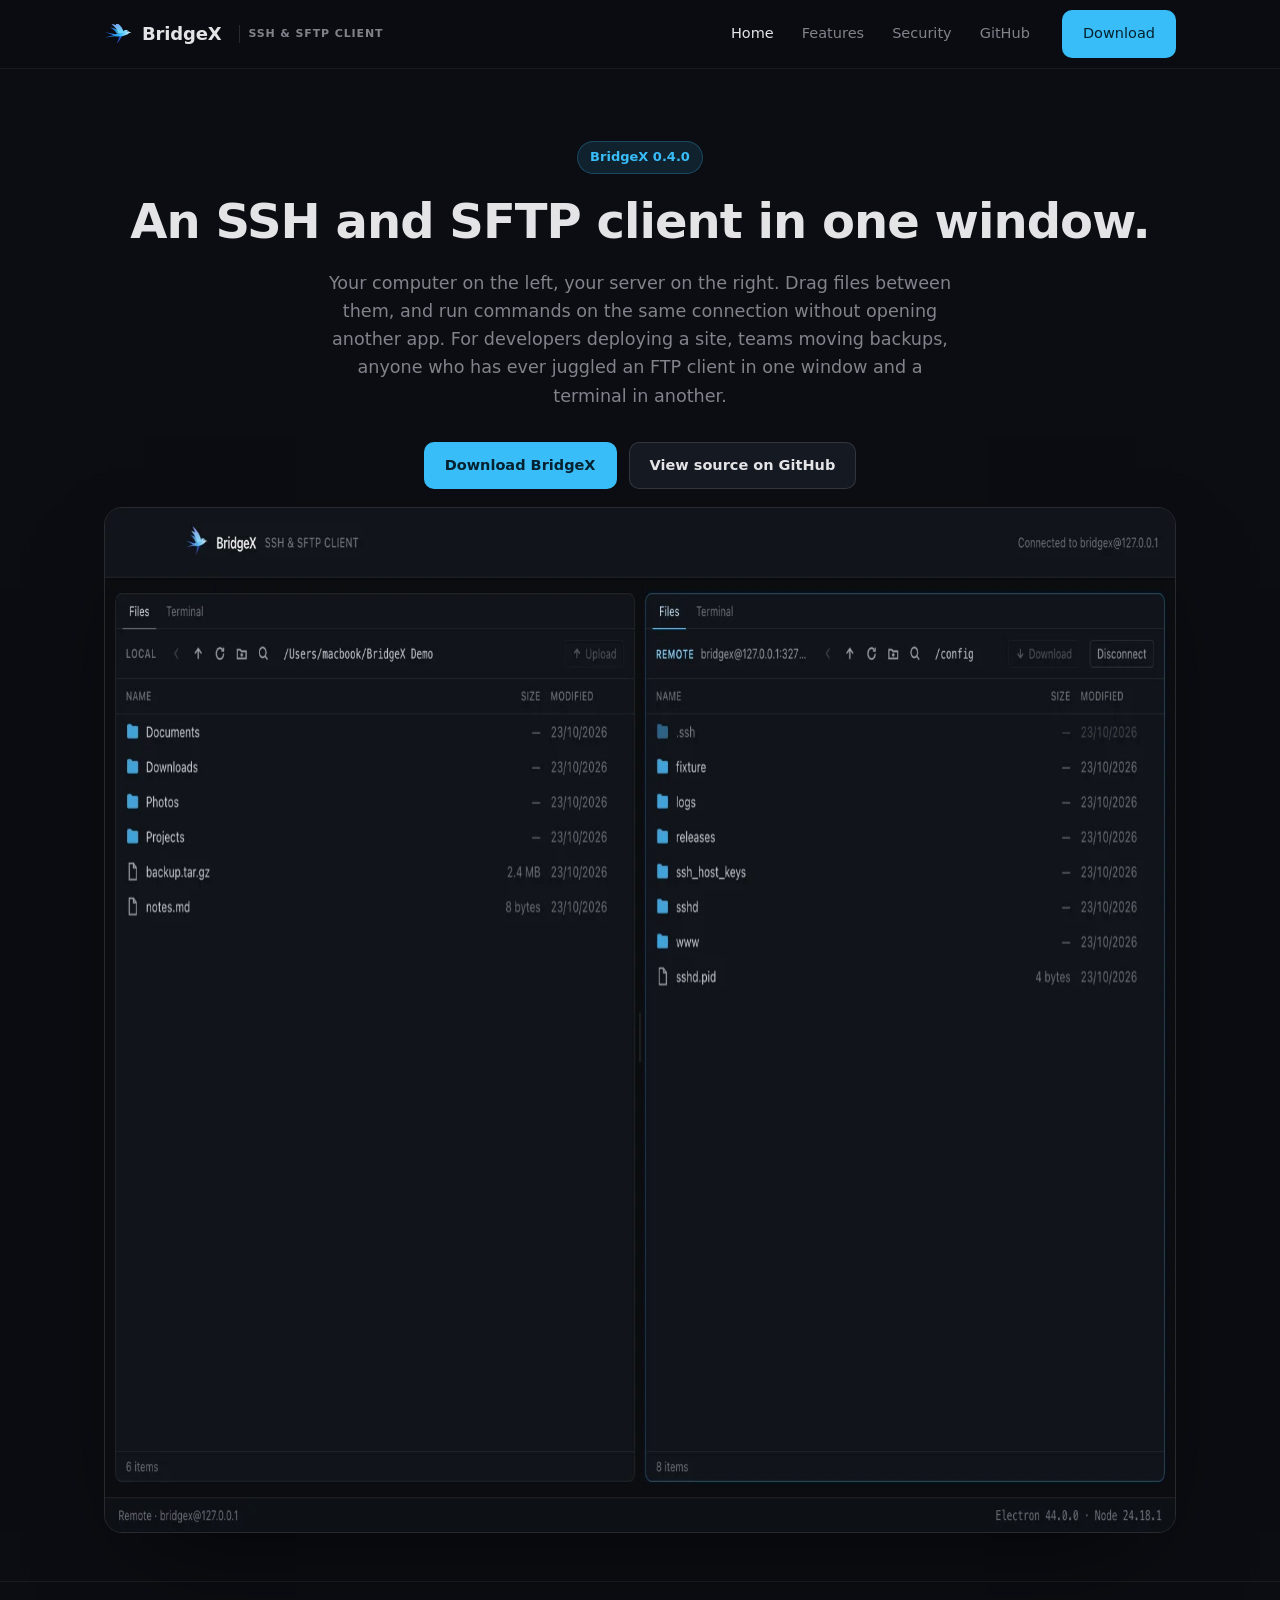
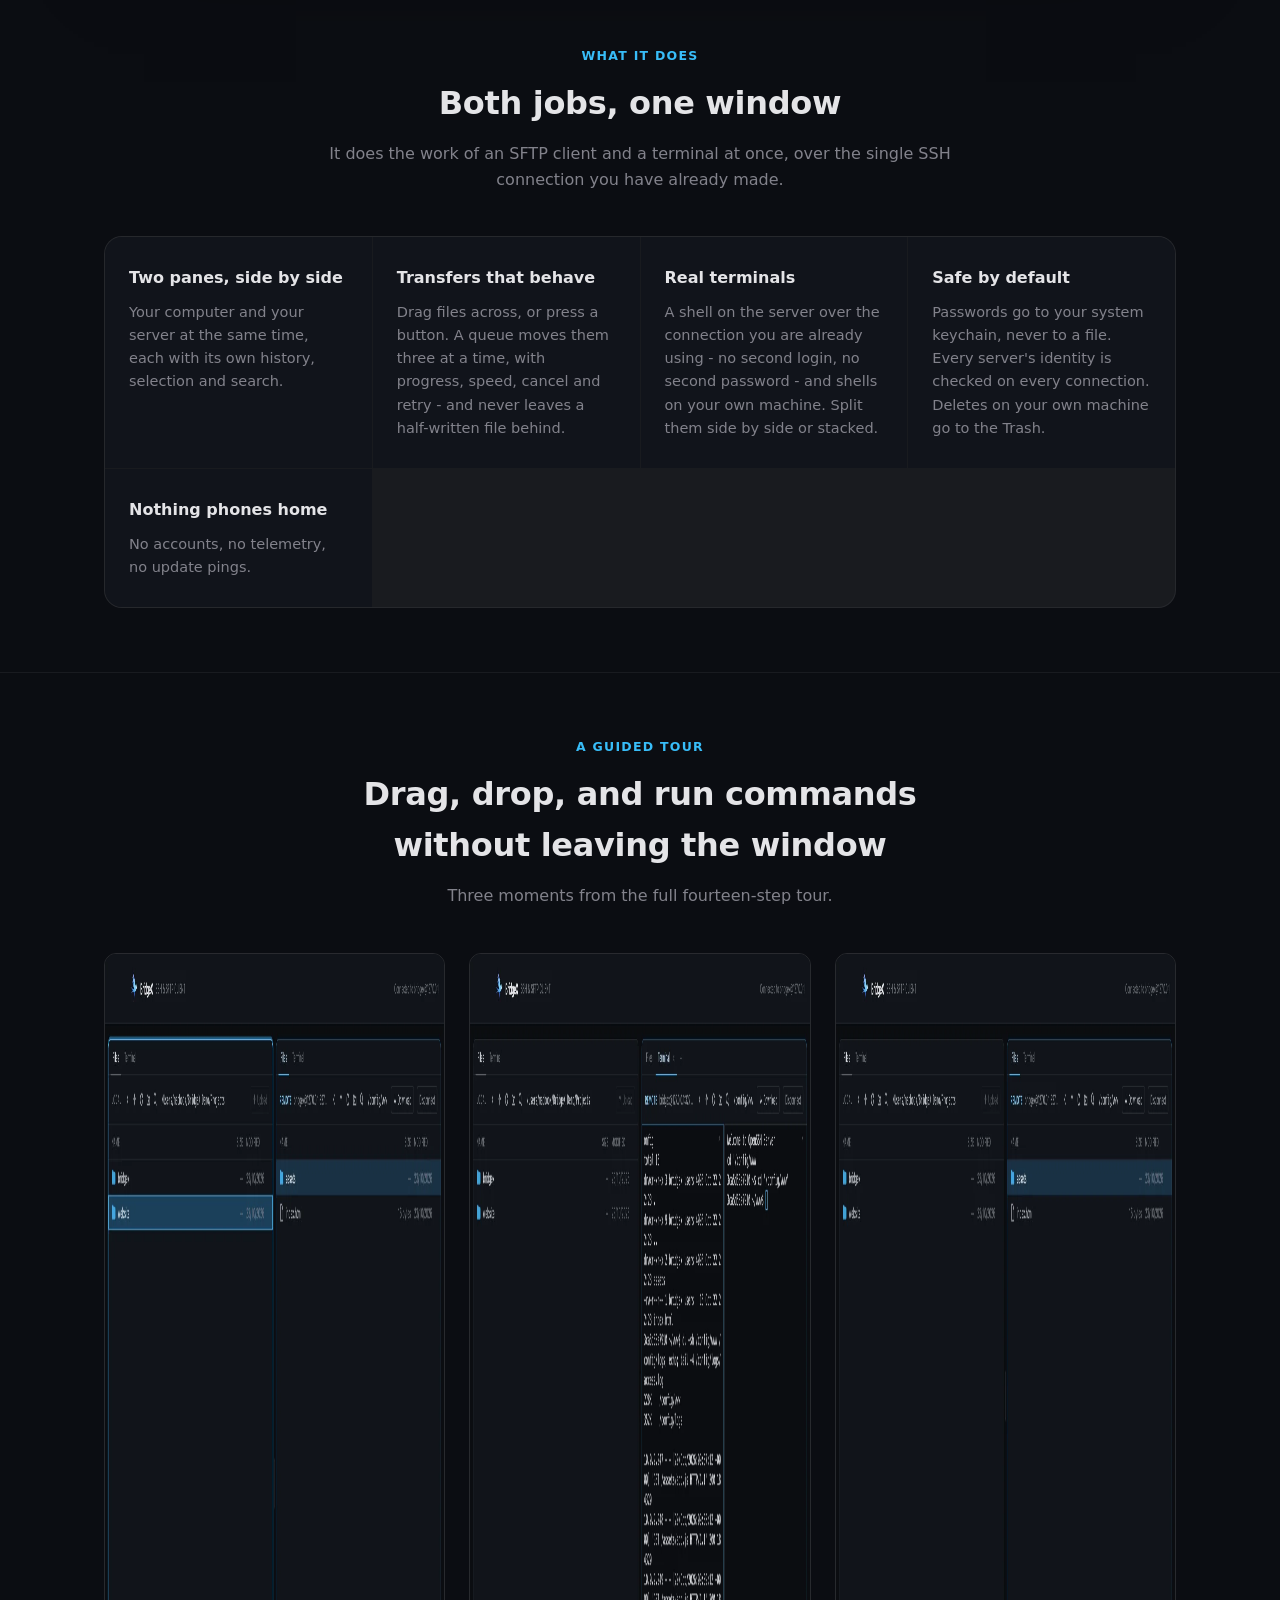
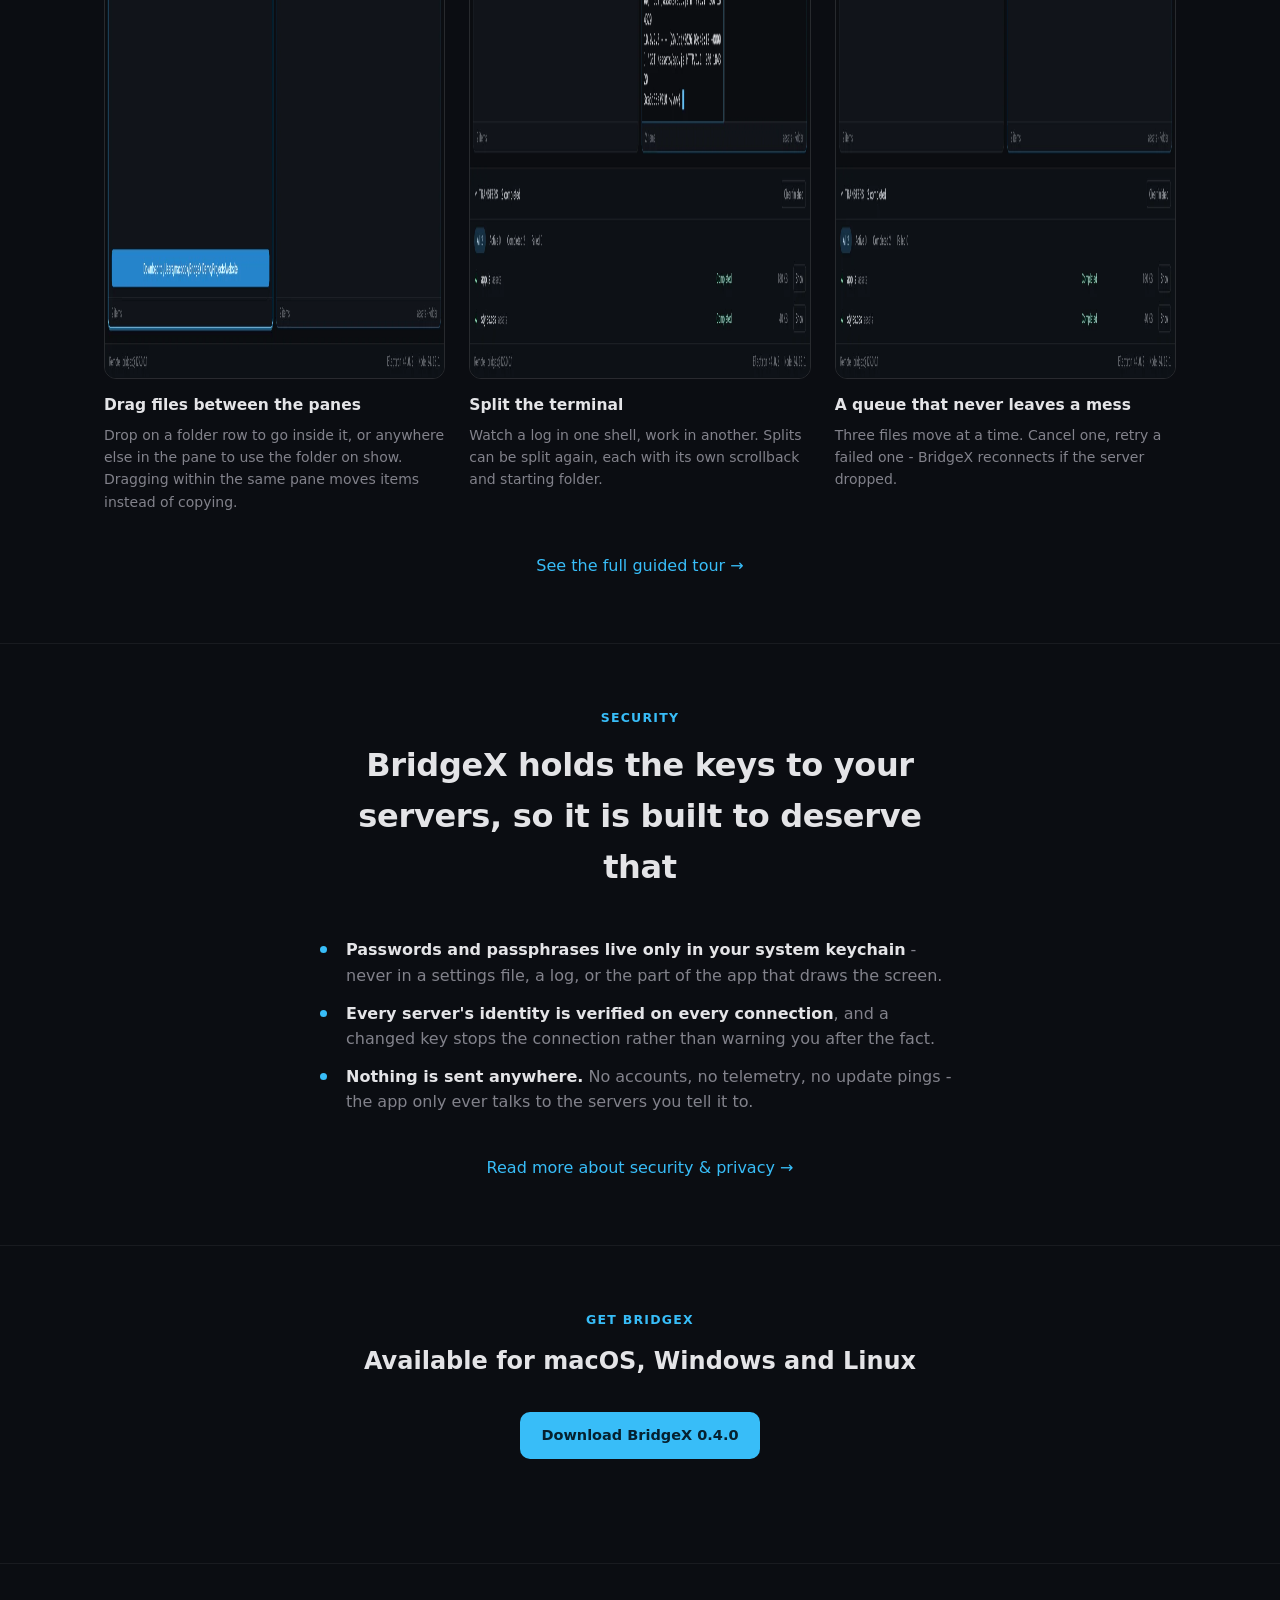
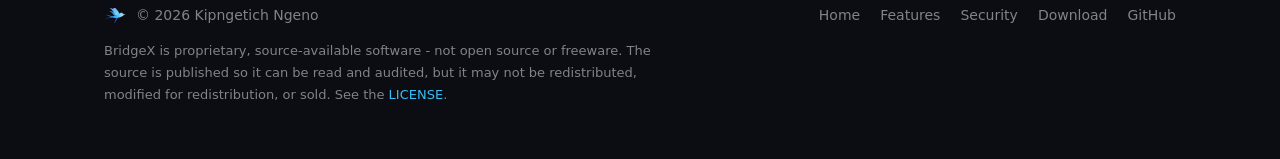
==== commit 19a7e053: "Update to BridgeX 0.4.0: new screenshots, real filenames/checksums The app itself has now been renam" ====
--- a/index.html
+++ b/index.html
@@ -63,7 +63,7 @@
   <main>
     <section class="hero">
       <div class="wrap">
-        <span class="version-pill">BridgeX 0.3.2</span>
+        <span class="version-pill">BridgeX 0.4.0</span>
         <h1>An SSH and SFTP client in one window.</h1>
         <p class="hero-sub">
           Your computer on the left, your server on the right. Drag files between
@@ -166,7 +166,7 @@
       <div class="wrap text-center">
         <span class="eyebrow">Get BridgeX</span>
         <h2 style="margin: 0 0 32px;">Available for macOS, Windows and Linux</h2>
-        <a class="btn btn-primary" href="download.html">Download BridgeX 0.3.2</a>
+        <a class="btn btn-primary" href="download.html">Download BridgeX 0.4.0</a>
       </div>
     </section>
   </main>
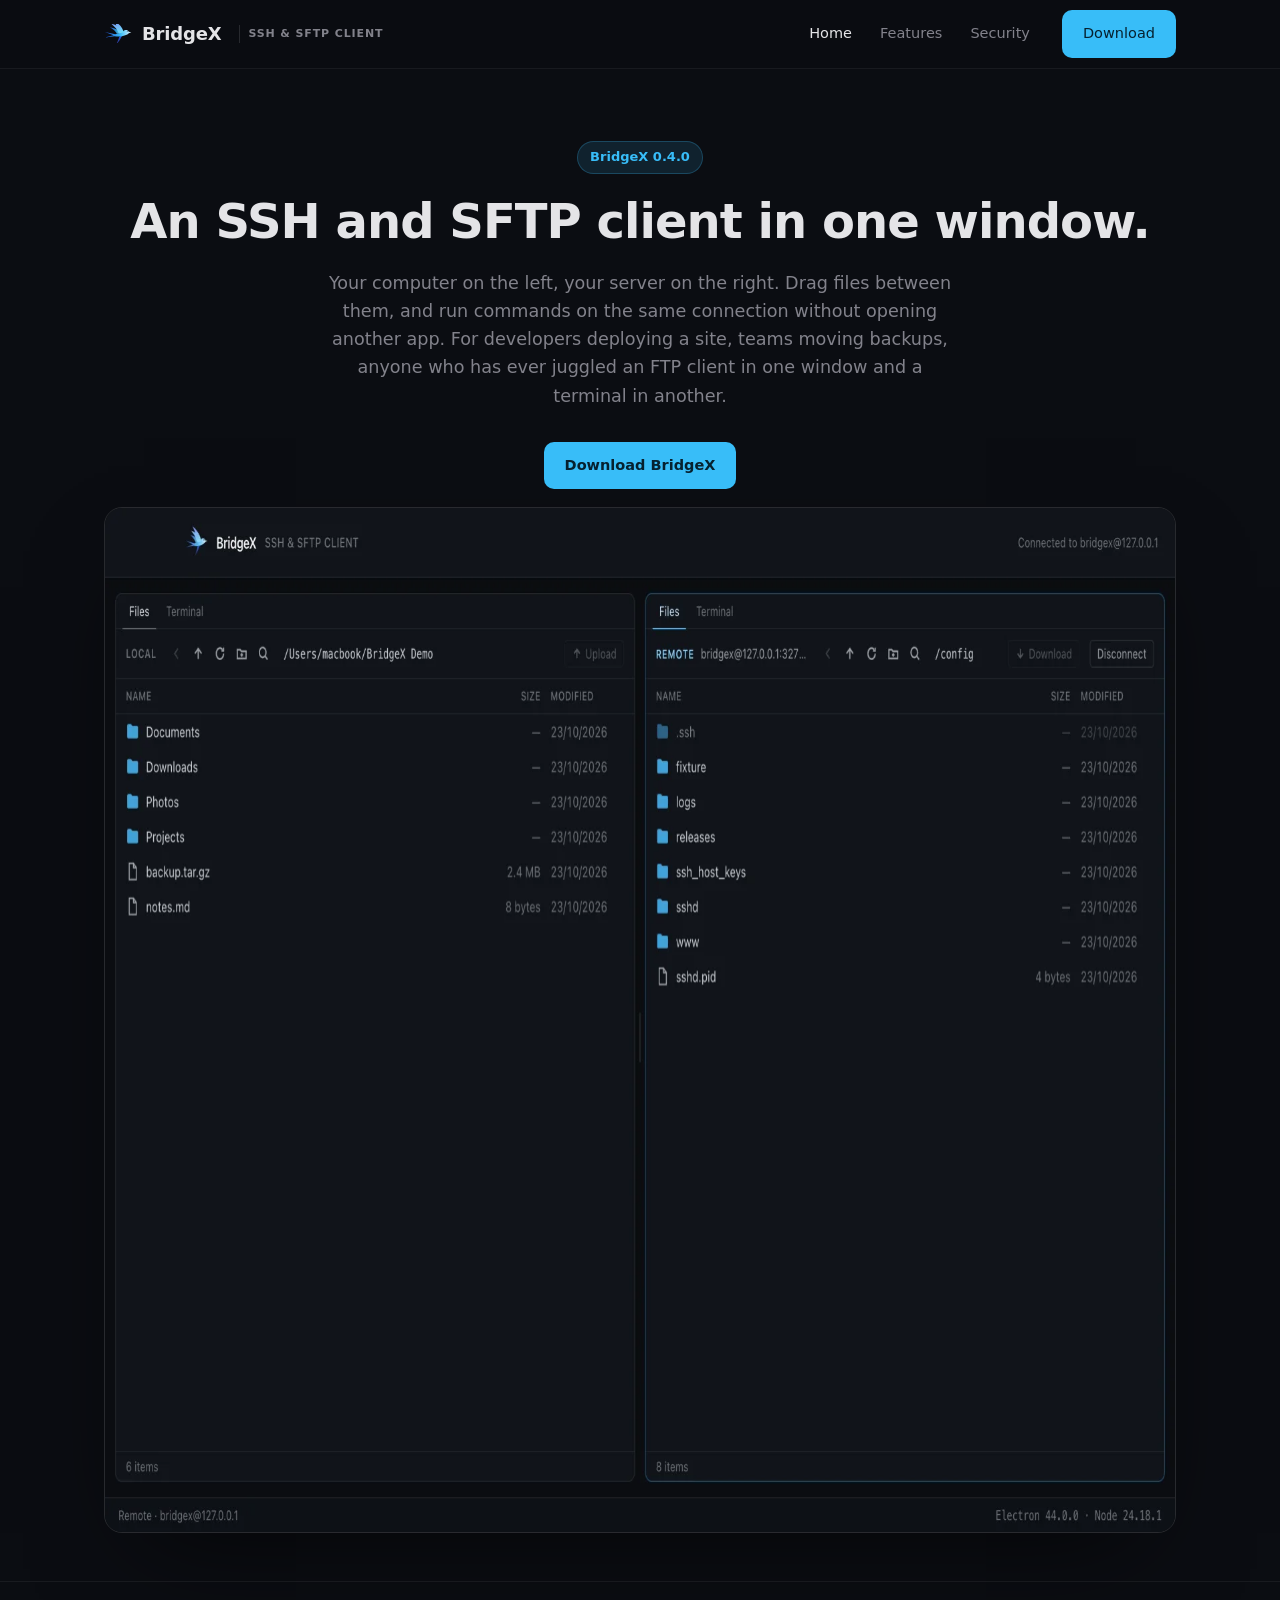
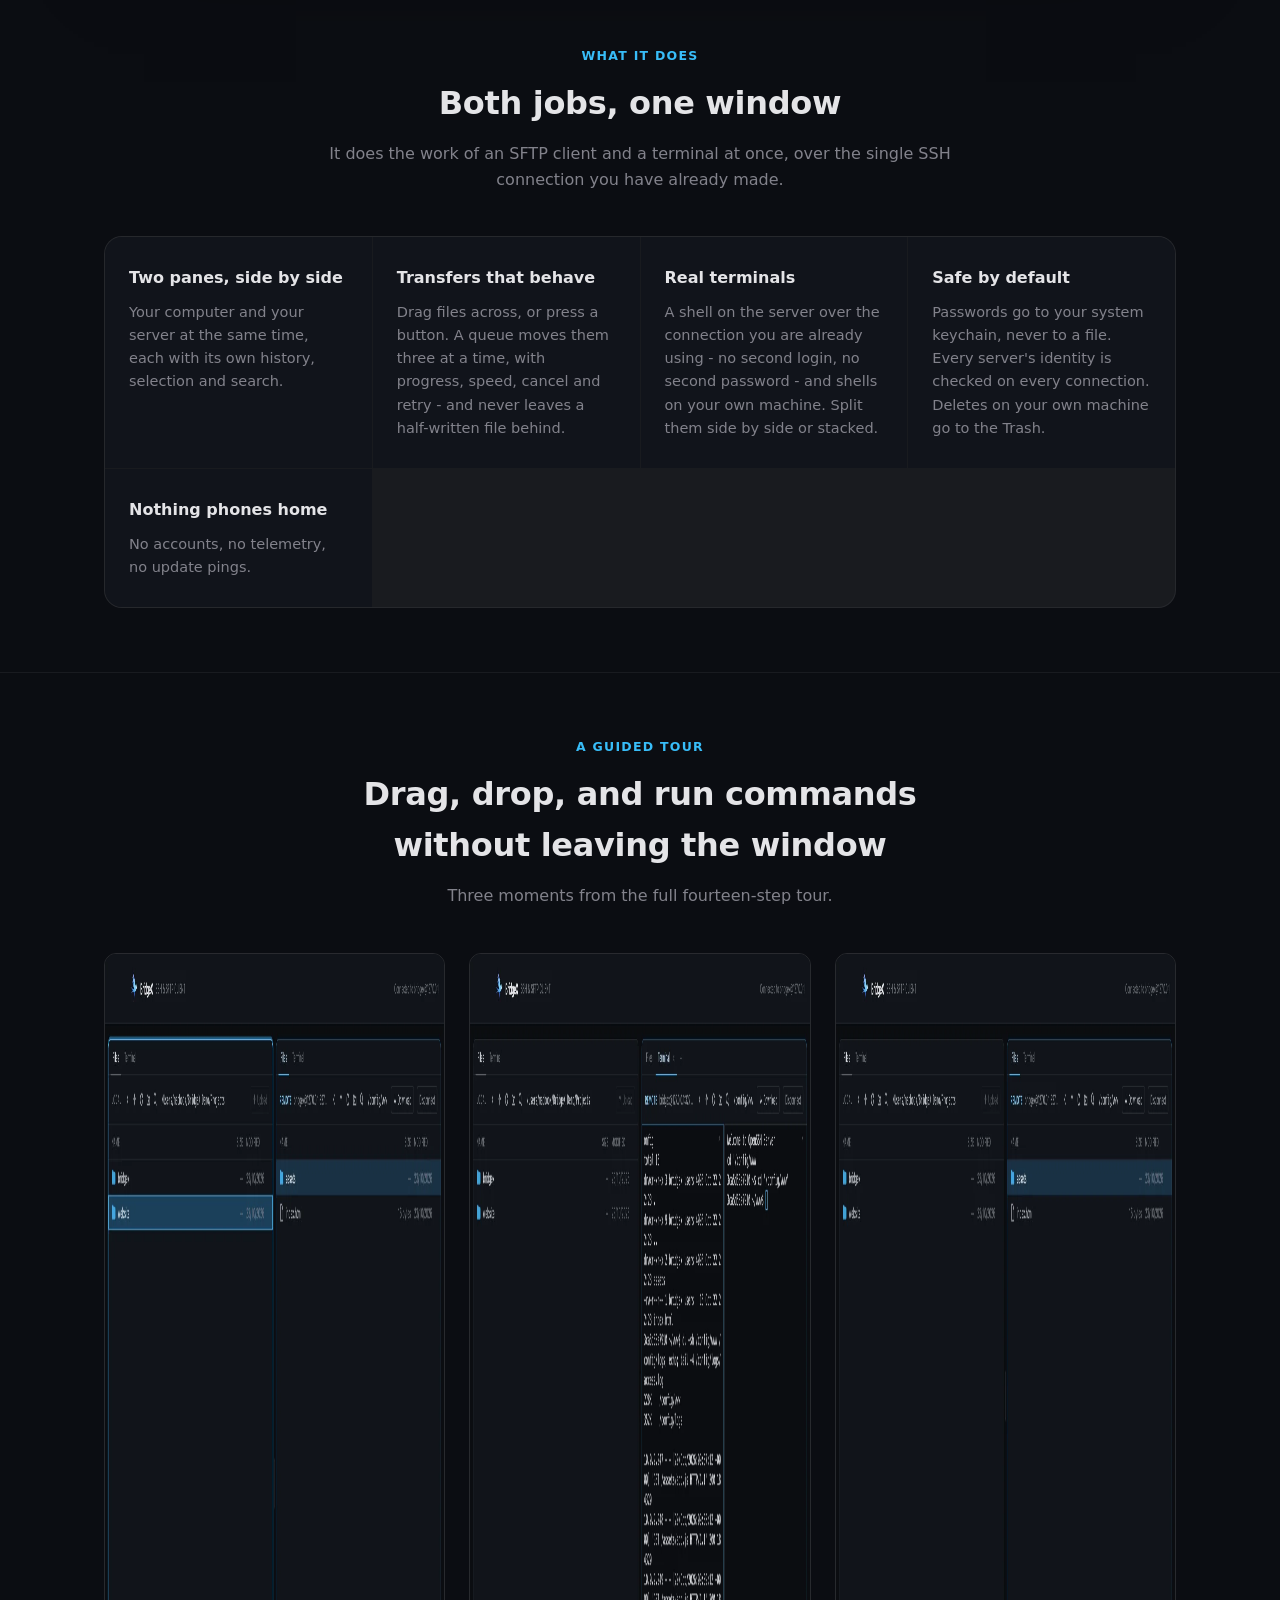
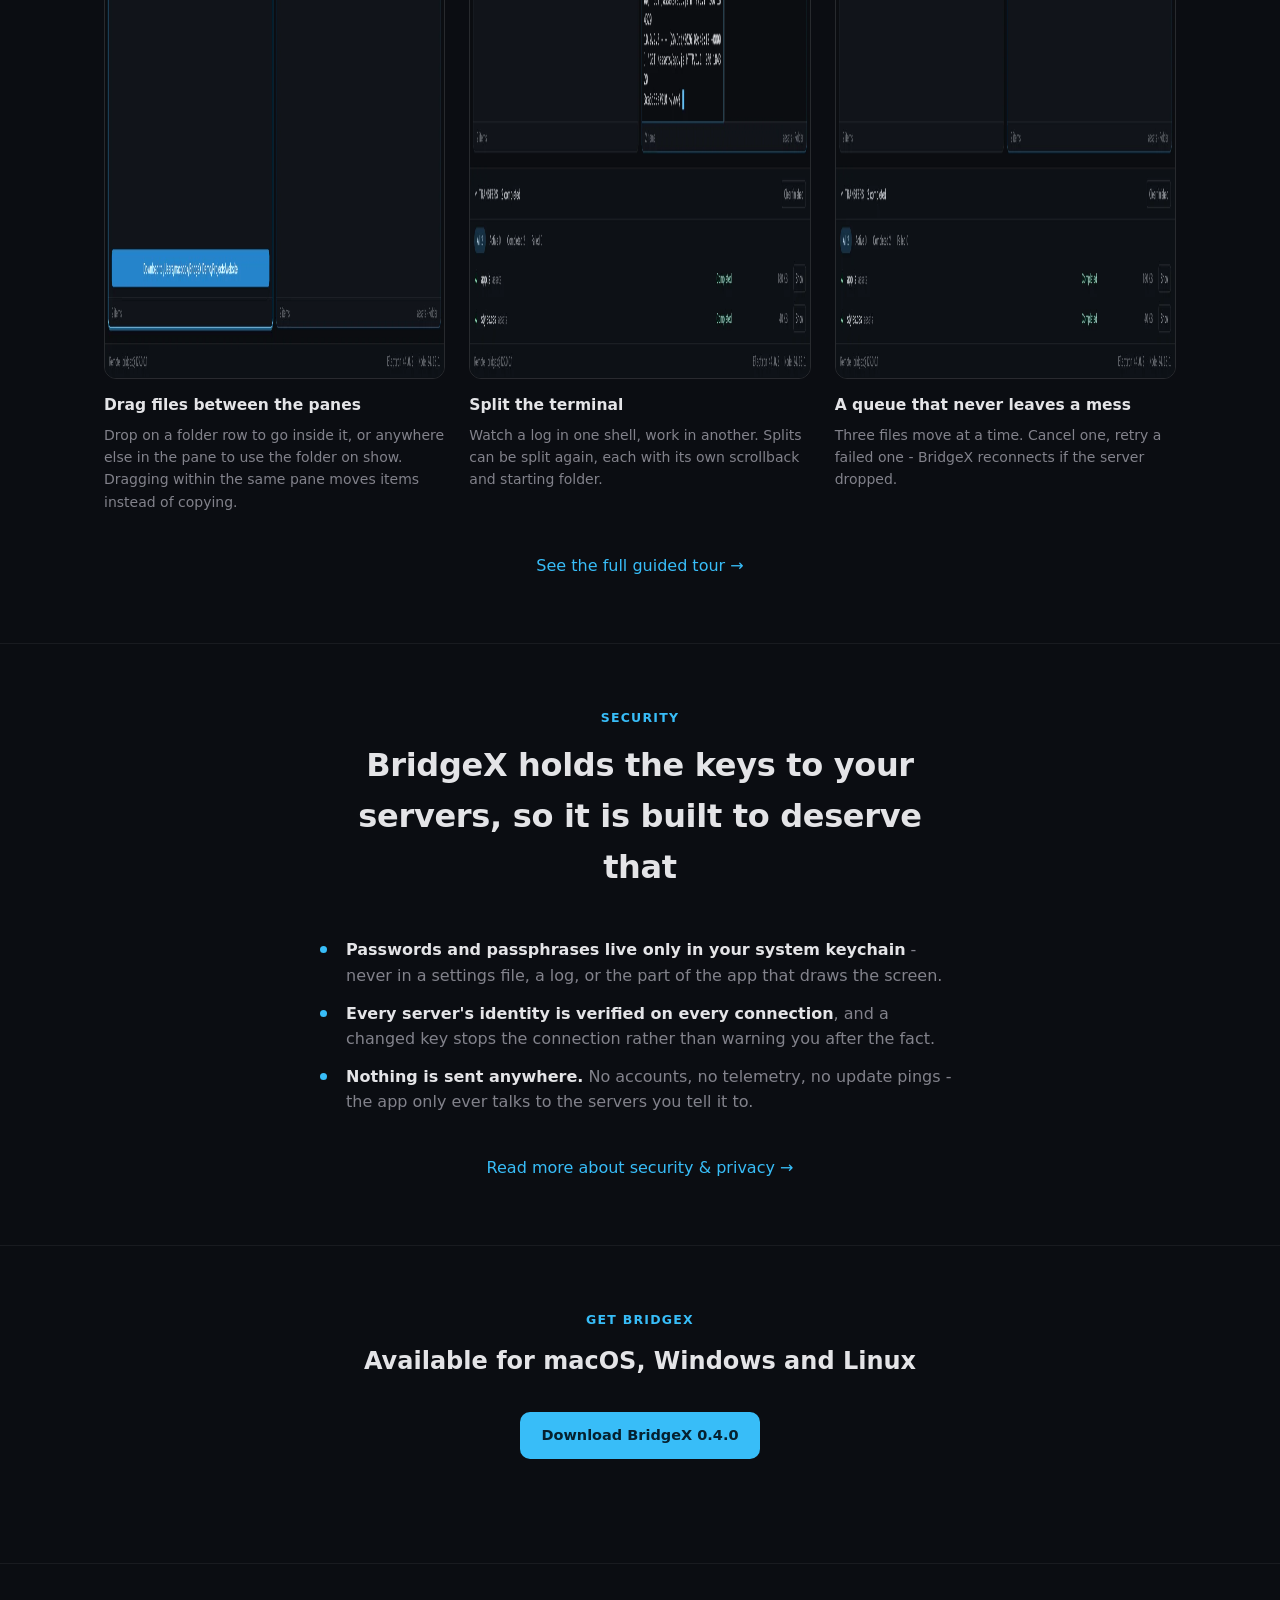
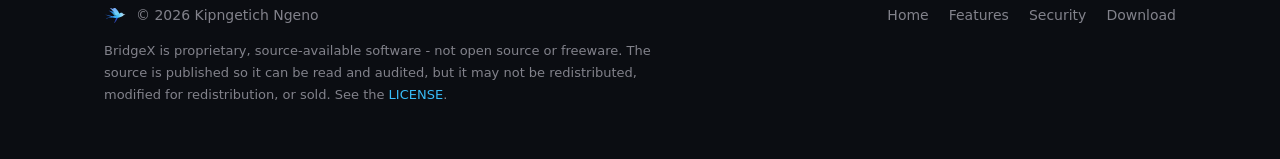
==== commit 871d2e37: "Remove GitHub nav/footer/hero links; keep LICENSE links Visitors should download through the site ra" ====
--- a/index.html
+++ b/index.html
@@ -54,7 +54,6 @@
         <a href="index.html" aria-current="page">Home</a>
         <a href="features.html">Features</a>
         <a href="security.html">Security</a>
-        <a href="https://github.com/Kipngetich33/FileBird" target="_blank" rel="noopener">GitHub</a>
         <a class="btn btn-primary" href="download.html">Download</a>
       </nav>
     </div>
@@ -74,7 +73,6 @@
         </p>
         <div class="hero-ctas">
           <a class="btn btn-primary" href="download.html">Download BridgeX</a>
-          <a class="btn btn-secondary" href="https://github.com/Kipngetich33/FileBird" target="_blank" rel="noopener">View source on GitHub</a>
         </div>
         <p class="hero-download-count" data-download-count="total" hidden>⬇ - downloads so far</p>
         <div class="hero-shot">
@@ -214,7 +212,6 @@
         <a href="features.html">Features</a>
         <a href="security.html">Security</a>
         <a href="download.html">Download</a>
-        <a href="https://github.com/Kipngetich33/FileBird" target="_blank" rel="noopener">GitHub</a>
       </nav>
     </div>
   </footer>
